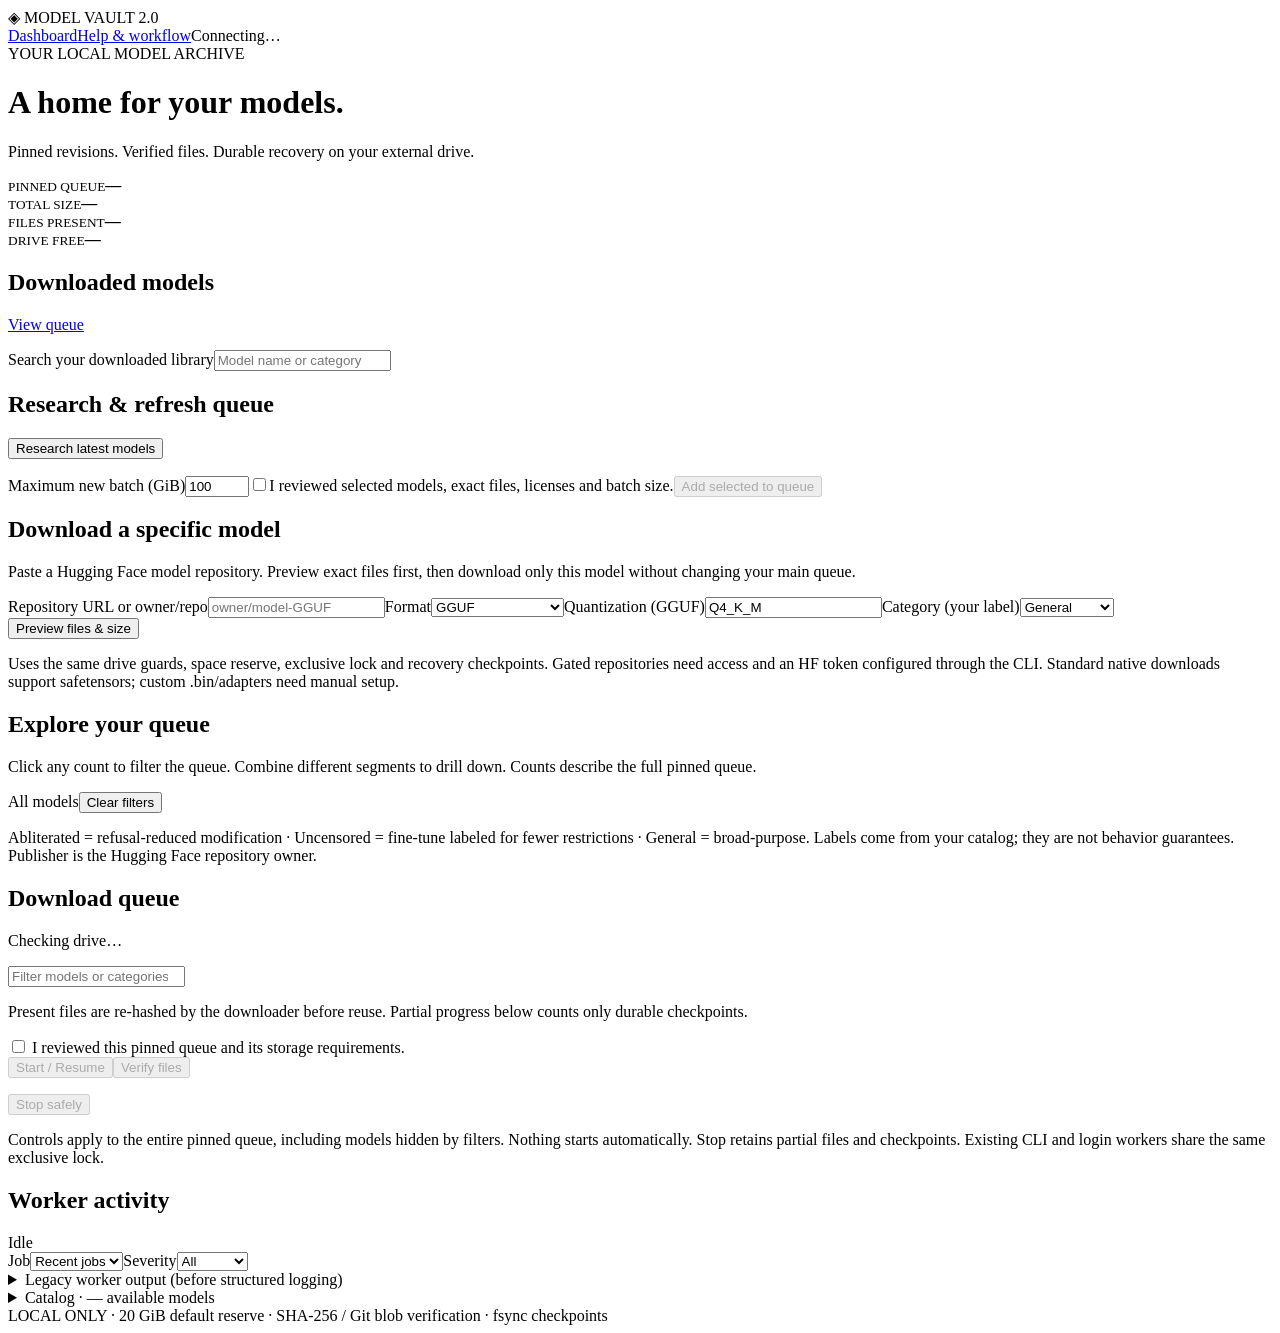
==== web/index.html @ faee690b "Add Codex-powered model research and reviewed queue refresh" ====
<!doctype html>
<html lang="en"><head><meta charset="utf-8"><meta name="viewport" content="width=device-width,initial-scale=1"><title>Model Vault 2.0</title><link rel="stylesheet" href="/style.css"><script src="/language.js" defer></script><script src="/app.js" defer></script><script src="/specific.js" defer></script><script src="/activity.js" defer></script><script src="/library.js" defer></script><script src="/research.js" defer></script></head>
<body data-english-title="Model Vault 2.0"><header><div class="brand">◈ MODEL VAULT <span>2.0</span></div><nav aria-label="Main navigation"><a href="/" aria-current="page"><span data-translate="text">Dashboard</span></a><a href="/help"><span data-translate="text">Help & workflow</span></a><span id="connection"><span data-translate="text">Connecting…</span></span></nav></header><main><div class="eyebrow"><span data-translate="text">YOUR LOCAL MODEL ARCHIVE</span></div><h1><span data-translate="text">A home for your models.</span></h1><p class="subtitle"><span data-translate="text">Pinned revisions. Verified files. Durable recovery on your external drive.</span></p><div id="notice" role="status"></div><section class="stats" aria-label="Vault overview"><article><small><span data-translate="text">PINNED QUEUE</span></small><strong id="models">—</strong></article><article><small><span data-translate="text">TOTAL SIZE</span></small><strong id="size">—</strong></article><article><small><span data-translate="text">FILES PRESENT</span></small><strong id="present">—</strong></article><article><small><span data-translate="text">DRIVE FREE</span></small><strong id="free">—</strong></article></section><section class="panel" id="modelLibrary"><div class="section-head"><h2 id="libraryTitle">Downloaded models</h2><a href="#downloadQueue" id="queueLink">View queue</a></div><div id="completionSummary" class="completion-summary"></div><p id="libraryNote" class="hint"></p><label class="library-search"><span id="librarySearchLabel">Search your downloaded library</span><input id="librarySearch" type="search" placeholder="Model name or category"></label><div id="libraryItems"></div></section><section class="panel" id="researchPanel"><div class="section-head"><h2 id="researchTitle">Research & refresh queue</h2><button id="researchStart">Research latest models</button></div><p id="researchIntro" class="hint"></p><p id="researchStatus" role="status"></p><div id="researchCandidates"></div><div class="research-controls"><label><span id="budgetLabel">Maximum new batch (GiB)</span><input id="researchBudget" type="number" min="1" max="6000" value="100"></label><label><input id="researchReview" type="checkbox"><span id="researchReviewText">I reviewed selected models, exact files, licenses and batch size.</span></label><button id="researchEnqueue" disabled>Add selected to queue</button></div></section><section class="panel" id="specific"><h2 data-specific="title">Download a specific model</h2><p class="hint" data-specific="intro">Paste a Hugging Face model repository. Preview exact files first, then download only this model without changing your main queue.</p><form id="specificForm"><div class="specific-fields"><label><span data-specific="repo">Repository URL or owner/repo</span><input id="specificRepo" required placeholder="owner/model-GGUF" autocomplete="off"></label><label><span data-specific="format">Format</span><select id="specificFormat"><option value="gguf">GGUF</option><option value="native">Native safetensors</option></select></label><label><span data-specific="quant">Quantization (GGUF)</span><input id="specificQuant" value="Q4_K_M" required></label><label><span data-specific="category">Category (your label)</span><select id="specificCategory"><option>General</option><option>Abliterated</option><option>Uncensored</option><option>Coding</option><option>Reasoning</option><option>Vision</option><option>Embedding</option><option>Reranking</option><option>Speech</option></select></label></div><button id="specificPreview" type="submit" data-specific="preview">Preview files & size</button></form><p id="specificMessage" role="status"></p><div id="specificResult" hidden></div><div id="specificConfirm" hidden><label><input type="checkbox" id="specificReview"><span data-specific="review">I reviewed these exact files, license, revision and storage requirements.</span></label><p><button id="specificStart" disabled data-specific="start">Download only this model</button></p></div><p class="hint" data-specific="note">Uses the same drive guards, space reserve, exclusive lock and recovery checkpoints. Gated repositories need access and an HF token configured through the CLI. Standard native downloads support safetensors; custom .bin/adapters need manual setup.</p></section><section class="panel" aria-label="Queue segmentation"><h2><span data-translate="text">Explore your queue</span></h2><p class="hint"><span data-translate="text">Click any count to filter the queue. Combine different segments to drill down. Counts describe the full pinned queue.</span></p><div id="segments"></div><div class="filter-bar"><span id="filterSummary"><span data-translate="text">All models</span></span><button id="clearFilters" class="secondary"><span data-translate="text">Clear filters</span></button></div><p class="hint"><span data-translate="text">Abliterated = refusal-reduced modification · Uncensored = fine-tune labeled for fewer restrictions · General = broad-purpose. Labels come from your catalog; they are not behavior guarantees. Publisher is the Hugging Face repository owner.</span></p></section><section class="panel"><div class="section-head"><div><h2 id="downloadQueue"><span data-translate="text">Download queue</span></h2><p id="drive">Checking drive…</p></div><input type="search" id="search" placeholder="Filter models or categories" data-en-placeholder="Filter models or categories" aria-label="Filter queue" data-en-label="Filter queue"></div><p class="hint"><span data-translate="text">Present files are re-hashed by the downloader before reuse. Partial progress below counts only durable checkpoints.</span></p><p id="queueCount" role="status"></p><div id="queue"></div><div class="controls"><label><input type="checkbox" id="review"><span data-translate="text"> I reviewed this pinned queue and its storage requirements.</span></label><div><button id="start" disabled><span data-translate="text">Start / Resume</span></button><button id="verify" class="secondary" disabled><span data-translate="text">Verify files</span></button><p id="verifyReason" class="hint"></p><button id="stop" class="secondary" disabled><span data-translate="text">Stop safely</span></button></div></div><p class="hint"><span data-translate="text">Controls apply to the entire pinned queue, including models hidden by filters. Nothing starts automatically. Stop retains partial files and checkpoints. Existing CLI and login workers share the same exclusive lock.</span></p></section><section class="panel"><div class="section-head"><h2><span data-translate="text">Worker activity</span></h2><span id="worker"><span data-translate="text">Idle</span></span></div><div id="queueHealth" role="status"></div><div class="activity-tools"><label><span id="jobLabel">Job</span><select id="jobSelect"><option value="">Recent jobs</option></select></label><label><span id="levelLabel">Severity</span><select id="logLevel"><option value="ALL">All</option><option value="INFO">INFO</option><option value="WARN">WARN</option><option value="ERROR">ERROR</option></select></label></div><div id="jobDetails"></div><div id="structuredLogs" class="structured-logs" aria-label="Structured job activity"></div><details><summary id="legacyLogTitle">Legacy worker output (before structured logging)</summary><pre id="log"><span data-translate="text">No dashboard worker has run.</span></pre></details></section><details class="panel"><summary><span data-translate="text">Catalog · </span><span id="catalogCount">—</span><span data-translate="text"> available models</span></summary><p class="hint"><span data-translate="text">Catalog changes and fresh planning use the existing CLI. Your current pinned queue stays unchanged.</span></p><div id="catalog"></div></details><footer><span data-translate="text">LOCAL ONLY · 20 GiB default reserve · SHA-256 / Git blob verification · fsync checkpoints</span></footer></main></body></html>
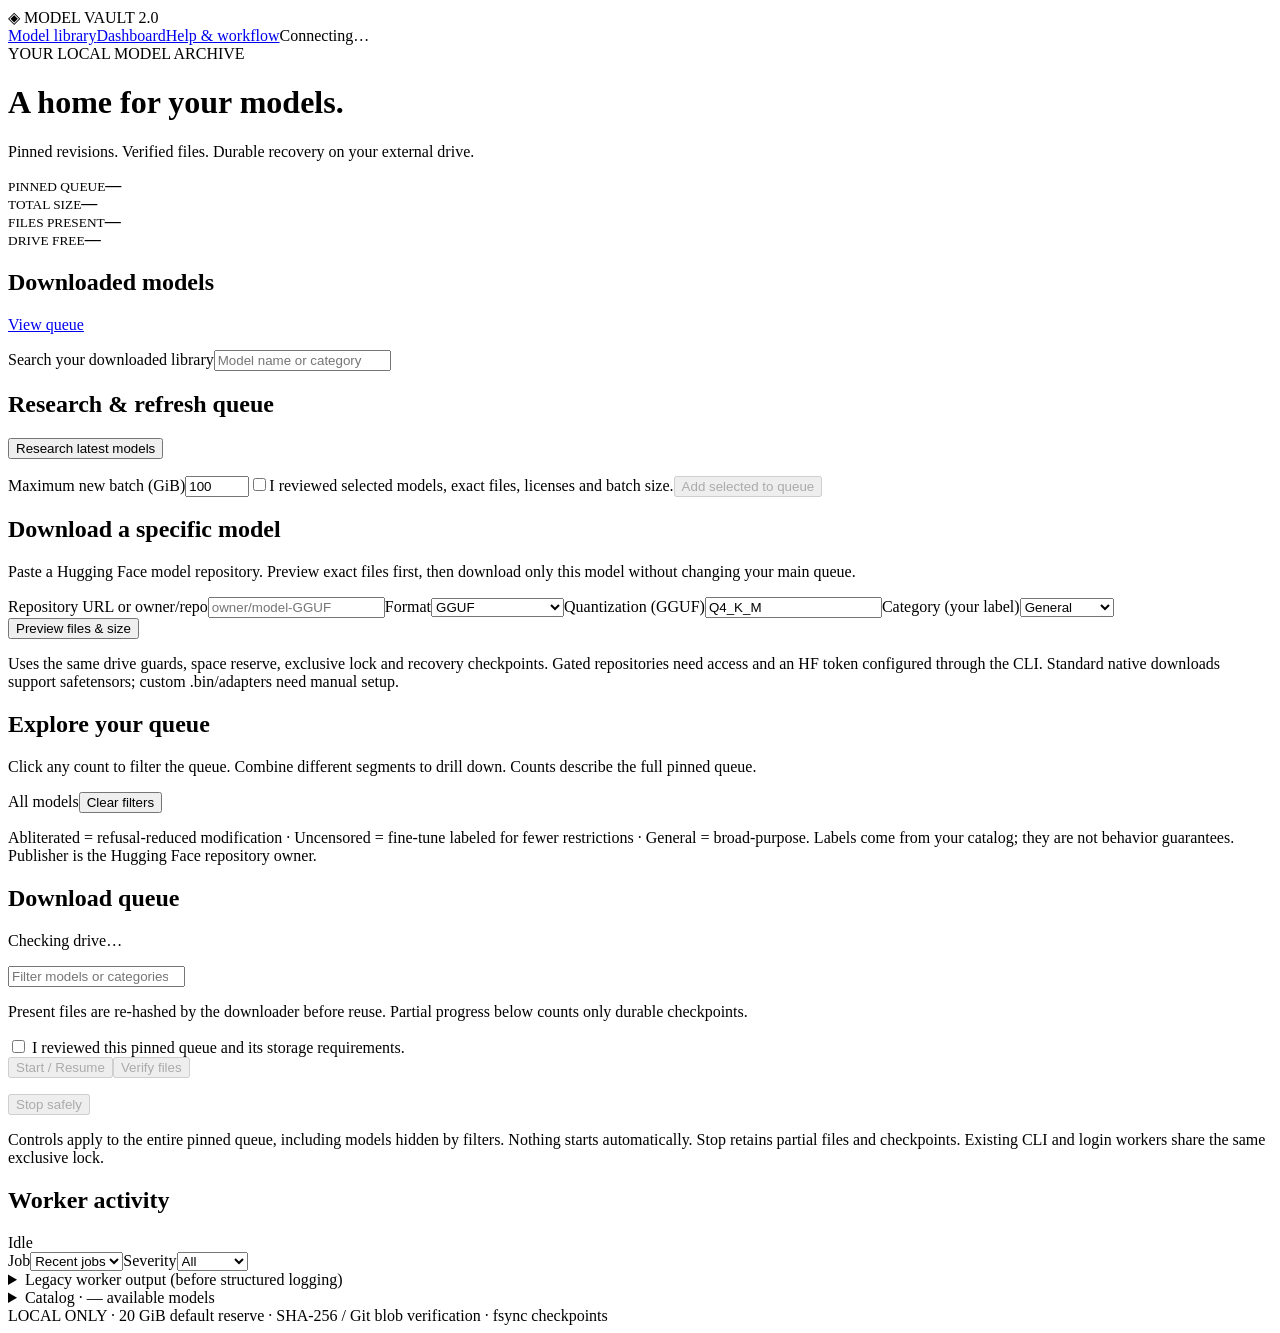
==== commit fc7b88e3: "Add model library shortcut to header navigation" ====
--- a/web/index.html
+++ b/web/index.html
@@ -1,3 +1,3 @@
 <!doctype html>
 <html lang="en"><head><meta charset="utf-8"><meta name="viewport" content="width=device-width,initial-scale=1"><title>Model Vault 2.0</title><link rel="stylesheet" href="/style.css"><script src="/language.js" defer></script><script src="/app.js" defer></script><script src="/specific.js" defer></script><script src="/activity.js" defer></script><script src="/library.js" defer></script><script src="/research.js" defer></script></head>
-<body data-english-title="Model Vault 2.0"><header><div class="brand">◈ MODEL VAULT <span>2.0</span></div><nav aria-label="Main navigation"><a href="/" aria-current="page"><span data-translate="text">Dashboard</span></a><a href="/help"><span data-translate="text">Help & workflow</span></a><span id="connection"><span data-translate="text">Connecting…</span></span></nav></header><main><div class="eyebrow"><span data-translate="text">YOUR LOCAL MODEL ARCHIVE</span></div><h1><span data-translate="text">A home for your models.</span></h1><p class="subtitle"><span data-translate="text">Pinned revisions. Verified files. Durable recovery on your external drive.</span></p><div id="notice" role="status"></div><section class="stats" aria-label="Vault overview"><article><small><span data-translate="text">PINNED QUEUE</span></small><strong id="models">—</strong></article><article><small><span data-translate="text">TOTAL SIZE</span></small><strong id="size">—</strong></article><article><small><span data-translate="text">FILES PRESENT</span></small><strong id="present">—</strong></article><article><small><span data-translate="text">DRIVE FREE</span></small><strong id="free">—</strong></article></section><section class="panel" id="modelLibrary"><div class="section-head"><h2 id="libraryTitle">Downloaded models</h2><a href="#downloadQueue" id="queueLink">View queue</a></div><div id="completionSummary" class="completion-summary"></div><p id="libraryNote" class="hint"></p><label class="library-search"><span id="librarySearchLabel">Search your downloaded library</span><input id="librarySearch" type="search" placeholder="Model name or category"></label><div id="libraryItems"></div></section><section class="panel" id="researchPanel"><div class="section-head"><h2 id="researchTitle">Research & refresh queue</h2><button id="researchStart">Research latest models</button></div><p id="researchIntro" class="hint"></p><p id="researchStatus" role="status"></p><div id="researchCandidates"></div><div class="research-controls"><label><span id="budgetLabel">Maximum new batch (GiB)</span><input id="researchBudget" type="number" min="1" max="6000" value="100"></label><label><input id="researchReview" type="checkbox"><span id="researchReviewText">I reviewed selected models, exact files, licenses and batch size.</span></label><button id="researchEnqueue" disabled>Add selected to queue</button></div></section><section class="panel" id="specific"><h2 data-specific="title">Download a specific model</h2><p class="hint" data-specific="intro">Paste a Hugging Face model repository. Preview exact files first, then download only this model without changing your main queue.</p><form id="specificForm"><div class="specific-fields"><label><span data-specific="repo">Repository URL or owner/repo</span><input id="specificRepo" required placeholder="owner/model-GGUF" autocomplete="off"></label><label><span data-specific="format">Format</span><select id="specificFormat"><option value="gguf">GGUF</option><option value="native">Native safetensors</option></select></label><label><span data-specific="quant">Quantization (GGUF)</span><input id="specificQuant" value="Q4_K_M" required></label><label><span data-specific="category">Category (your label)</span><select id="specificCategory"><option>General</option><option>Abliterated</option><option>Uncensored</option><option>Coding</option><option>Reasoning</option><option>Vision</option><option>Embedding</option><option>Reranking</option><option>Speech</option></select></label></div><button id="specificPreview" type="submit" data-specific="preview">Preview files & size</button></form><p id="specificMessage" role="status"></p><div id="specificResult" hidden></div><div id="specificConfirm" hidden><label><input type="checkbox" id="specificReview"><span data-specific="review">I reviewed these exact files, license, revision and storage requirements.</span></label><p><button id="specificStart" disabled data-specific="start">Download only this model</button></p></div><p class="hint" data-specific="note">Uses the same drive guards, space reserve, exclusive lock and recovery checkpoints. Gated repositories need access and an HF token configured through the CLI. Standard native downloads support safetensors; custom .bin/adapters need manual setup.</p></section><section class="panel" aria-label="Queue segmentation"><h2><span data-translate="text">Explore your queue</span></h2><p class="hint"><span data-translate="text">Click any count to filter the queue. Combine different segments to drill down. Counts describe the full pinned queue.</span></p><div id="segments"></div><div class="filter-bar"><span id="filterSummary"><span data-translate="text">All models</span></span><button id="clearFilters" class="secondary"><span data-translate="text">Clear filters</span></button></div><p class="hint"><span data-translate="text">Abliterated = refusal-reduced modification · Uncensored = fine-tune labeled for fewer restrictions · General = broad-purpose. Labels come from your catalog; they are not behavior guarantees. Publisher is the Hugging Face repository owner.</span></p></section><section class="panel"><div class="section-head"><div><h2 id="downloadQueue"><span data-translate="text">Download queue</span></h2><p id="drive">Checking drive…</p></div><input type="search" id="search" placeholder="Filter models or categories" data-en-placeholder="Filter models or categories" aria-label="Filter queue" data-en-label="Filter queue"></div><p class="hint"><span data-translate="text">Present files are re-hashed by the downloader before reuse. Partial progress below counts only durable checkpoints.</span></p><p id="queueCount" role="status"></p><div id="queue"></div><div class="controls"><label><input type="checkbox" id="review"><span data-translate="text"> I reviewed this pinned queue and its storage requirements.</span></label><div><button id="start" disabled><span data-translate="text">Start / Resume</span></button><button id="verify" class="secondary" disabled><span data-translate="text">Verify files</span></button><p id="verifyReason" class="hint"></p><button id="stop" class="secondary" disabled><span data-translate="text">Stop safely</span></button></div></div><p class="hint"><span data-translate="text">Controls apply to the entire pinned queue, including models hidden by filters. Nothing starts automatically. Stop retains partial files and checkpoints. Existing CLI and login workers share the same exclusive lock.</span></p></section><section class="panel"><div class="section-head"><h2><span data-translate="text">Worker activity</span></h2><span id="worker"><span data-translate="text">Idle</span></span></div><div id="queueHealth" role="status"></div><div class="activity-tools"><label><span id="jobLabel">Job</span><select id="jobSelect"><option value="">Recent jobs</option></select></label><label><span id="levelLabel">Severity</span><select id="logLevel"><option value="ALL">All</option><option value="INFO">INFO</option><option value="WARN">WARN</option><option value="ERROR">ERROR</option></select></label></div><div id="jobDetails"></div><div id="structuredLogs" class="structured-logs" aria-label="Structured job activity"></div><details><summary id="legacyLogTitle">Legacy worker output (before structured logging)</summary><pre id="log"><span data-translate="text">No dashboard worker has run.</span></pre></details></section><details class="panel"><summary><span data-translate="text">Catalog · </span><span id="catalogCount">—</span><span data-translate="text"> available models</span></summary><p class="hint"><span data-translate="text">Catalog changes and fresh planning use the existing CLI. Your current pinned queue stays unchanged.</span></p><div id="catalog"></div></details><footer><span data-translate="text">LOCAL ONLY · 20 GiB default reserve · SHA-256 / Git blob verification · fsync checkpoints</span></footer></main></body></html>
+<body data-english-title="Model Vault 2.0"><header><div class="brand">◈ MODEL VAULT <span>2.0</span></div><nav aria-label="Main navigation"><a href="/#modelLibrary"><span data-translate="text">Model library</span></a><a href="/" aria-current="page"><span data-translate="text">Dashboard</span></a><a href="/help"><span data-translate="text">Help & workflow</span></a><span id="connection"><span data-translate="text">Connecting…</span></span></nav></header><main><div class="eyebrow"><span data-translate="text">YOUR LOCAL MODEL ARCHIVE</span></div><h1><span data-translate="text">A home for your models.</span></h1><p class="subtitle"><span data-translate="text">Pinned revisions. Verified files. Durable recovery on your external drive.</span></p><div id="notice" role="status"></div><section class="stats" aria-label="Vault overview"><article><small><span data-translate="text">PINNED QUEUE</span></small><strong id="models">—</strong></article><article><small><span data-translate="text">TOTAL SIZE</span></small><strong id="size">—</strong></article><article><small><span data-translate="text">FILES PRESENT</span></small><strong id="present">—</strong></article><article><small><span data-translate="text">DRIVE FREE</span></small><strong id="free">—</strong></article></section><section class="panel" id="modelLibrary"><div class="section-head"><h2 id="libraryTitle">Downloaded models</h2><a href="#downloadQueue" id="queueLink">View queue</a></div><div id="completionSummary" class="completion-summary"></div><p id="libraryNote" class="hint"></p><label class="library-search"><span id="librarySearchLabel">Search your downloaded library</span><input id="librarySearch" type="search" placeholder="Model name or category"></label><div id="libraryItems"></div></section><section class="panel" id="researchPanel"><div class="section-head"><h2 id="researchTitle">Research & refresh queue</h2><button id="researchStart">Research latest models</button></div><p id="researchIntro" class="hint"></p><p id="researchStatus" role="status"></p><div id="researchCandidates"></div><div class="research-controls"><label><span id="budgetLabel">Maximum new batch (GiB)</span><input id="researchBudget" type="number" min="1" max="6000" value="100"></label><label><input id="researchReview" type="checkbox"><span id="researchReviewText">I reviewed selected models, exact files, licenses and batch size.</span></label><button id="researchEnqueue" disabled>Add selected to queue</button></div></section><section class="panel" id="specific"><h2 data-specific="title">Download a specific model</h2><p class="hint" data-specific="intro">Paste a Hugging Face model repository. Preview exact files first, then download only this model without changing your main queue.</p><form id="specificForm"><div class="specific-fields"><label><span data-specific="repo">Repository URL or owner/repo</span><input id="specificRepo" required placeholder="owner/model-GGUF" autocomplete="off"></label><label><span data-specific="format">Format</span><select id="specificFormat"><option value="gguf">GGUF</option><option value="native">Native safetensors</option></select></label><label><span data-specific="quant">Quantization (GGUF)</span><input id="specificQuant" value="Q4_K_M" required></label><label><span data-specific="category">Category (your label)</span><select id="specificCategory"><option>General</option><option>Abliterated</option><option>Uncensored</option><option>Coding</option><option>Reasoning</option><option>Vision</option><option>Embedding</option><option>Reranking</option><option>Speech</option></select></label></div><button id="specificPreview" type="submit" data-specific="preview">Preview files & size</button></form><p id="specificMessage" role="status"></p><div id="specificResult" hidden></div><div id="specificConfirm" hidden><label><input type="checkbox" id="specificReview"><span data-specific="review">I reviewed these exact files, license, revision and storage requirements.</span></label><p><button id="specificStart" disabled data-specific="start">Download only this model</button></p></div><p class="hint" data-specific="note">Uses the same drive guards, space reserve, exclusive lock and recovery checkpoints. Gated repositories need access and an HF token configured through the CLI. Standard native downloads support safetensors; custom .bin/adapters need manual setup.</p></section><section class="panel" aria-label="Queue segmentation"><h2><span data-translate="text">Explore your queue</span></h2><p class="hint"><span data-translate="text">Click any count to filter the queue. Combine different segments to drill down. Counts describe the full pinned queue.</span></p><div id="segments"></div><div class="filter-bar"><span id="filterSummary"><span data-translate="text">All models</span></span><button id="clearFilters" class="secondary"><span data-translate="text">Clear filters</span></button></div><p class="hint"><span data-translate="text">Abliterated = refusal-reduced modification · Uncensored = fine-tune labeled for fewer restrictions · General = broad-purpose. Labels come from your catalog; they are not behavior guarantees. Publisher is the Hugging Face repository owner.</span></p></section><section class="panel"><div class="section-head"><div><h2 id="downloadQueue"><span data-translate="text">Download queue</span></h2><p id="drive">Checking drive…</p></div><input type="search" id="search" placeholder="Filter models or categories" data-en-placeholder="Filter models or categories" aria-label="Filter queue" data-en-label="Filter queue"></div><p class="hint"><span data-translate="text">Present files are re-hashed by the downloader before reuse. Partial progress below counts only durable checkpoints.</span></p><p id="queueCount" role="status"></p><div id="queue"></div><div class="controls"><label><input type="checkbox" id="review"><span data-translate="text"> I reviewed this pinned queue and its storage requirements.</span></label><div><button id="start" disabled><span data-translate="text">Start / Resume</span></button><button id="verify" class="secondary" disabled><span data-translate="text">Verify files</span></button><p id="verifyReason" class="hint"></p><button id="stop" class="secondary" disabled><span data-translate="text">Stop safely</span></button></div></div><p class="hint"><span data-translate="text">Controls apply to the entire pinned queue, including models hidden by filters. Nothing starts automatically. Stop retains partial files and checkpoints. Existing CLI and login workers share the same exclusive lock.</span></p></section><section class="panel"><div class="section-head"><h2><span data-translate="text">Worker activity</span></h2><span id="worker"><span data-translate="text">Idle</span></span></div><div id="queueHealth" role="status"></div><div class="activity-tools"><label><span id="jobLabel">Job</span><select id="jobSelect"><option value="">Recent jobs</option></select></label><label><span id="levelLabel">Severity</span><select id="logLevel"><option value="ALL">All</option><option value="INFO">INFO</option><option value="WARN">WARN</option><option value="ERROR">ERROR</option></select></label></div><div id="jobDetails"></div><div id="structuredLogs" class="structured-logs" aria-label="Structured job activity"></div><details><summary id="legacyLogTitle">Legacy worker output (before structured logging)</summary><pre id="log"><span data-translate="text">No dashboard worker has run.</span></pre></details></section><details class="panel"><summary><span data-translate="text">Catalog · </span><span id="catalogCount">—</span><span data-translate="text"> available models</span></summary><p class="hint"><span data-translate="text">Catalog changes and fresh planning use the existing CLI. Your current pinned queue stays unchanged.</span></p><div id="catalog"></div></details><footer><span data-translate="text">LOCAL ONLY · 20 GiB default reserve · SHA-256 / Git blob verification · fsync checkpoints</span></footer></main></body></html>
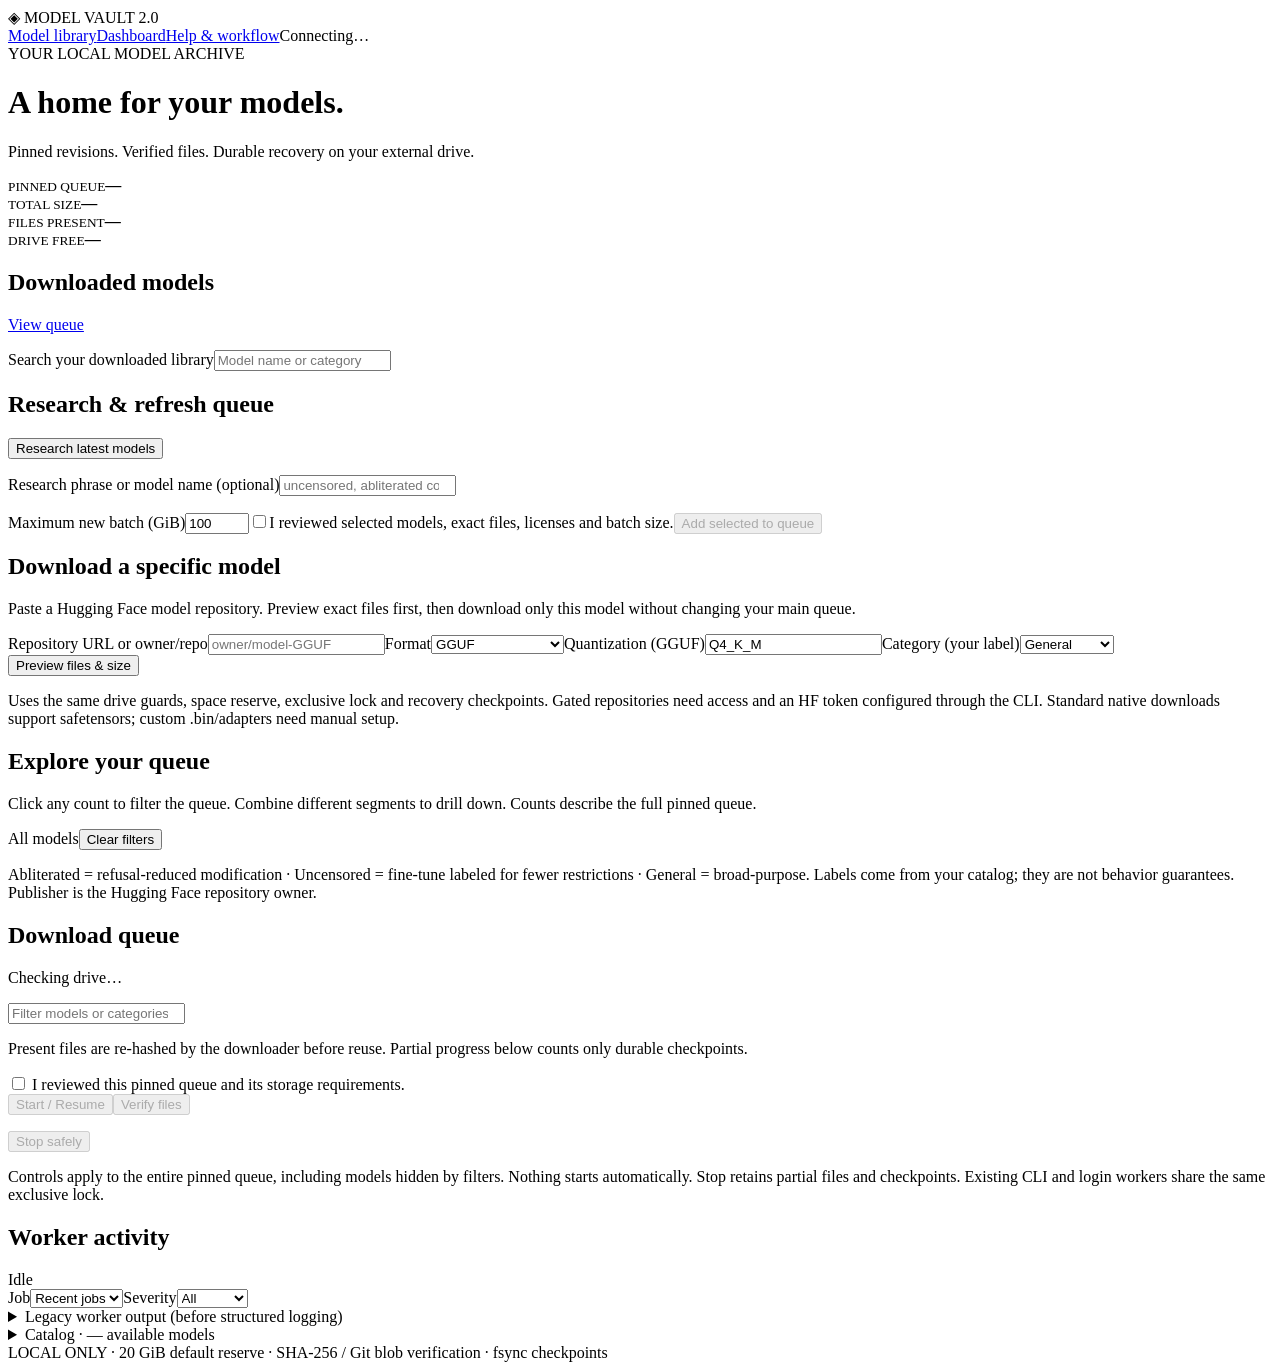
==== commit 471771bb: "Support focused research by phrase or model name" ====
--- a/web/index.html
+++ b/web/index.html
@@ -1,3 +1,3 @@
 <!doctype html>
 <html lang="en"><head><meta charset="utf-8"><meta name="viewport" content="width=device-width,initial-scale=1"><title>Model Vault 2.0</title><link rel="stylesheet" href="/style.css"><script src="/language.js" defer></script><script src="/app.js" defer></script><script src="/specific.js" defer></script><script src="/activity.js" defer></script><script src="/library.js" defer></script><script src="/research.js" defer></script></head>
-<body data-english-title="Model Vault 2.0"><header><div class="brand">◈ MODEL VAULT <span>2.0</span></div><nav aria-label="Main navigation"><a href="/#modelLibrary"><span data-translate="text">Model library</span></a><a href="/" aria-current="page"><span data-translate="text">Dashboard</span></a><a href="/help"><span data-translate="text">Help & workflow</span></a><span id="connection"><span data-translate="text">Connecting…</span></span></nav></header><main><div class="eyebrow"><span data-translate="text">YOUR LOCAL MODEL ARCHIVE</span></div><h1><span data-translate="text">A home for your models.</span></h1><p class="subtitle"><span data-translate="text">Pinned revisions. Verified files. Durable recovery on your external drive.</span></p><div id="notice" role="status"></div><section class="stats" aria-label="Vault overview"><article><small><span data-translate="text">PINNED QUEUE</span></small><strong id="models">—</strong></article><article><small><span data-translate="text">TOTAL SIZE</span></small><strong id="size">—</strong></article><article><small><span data-translate="text">FILES PRESENT</span></small><strong id="present">—</strong></article><article><small><span data-translate="text">DRIVE FREE</span></small><strong id="free">—</strong></article></section><section class="panel" id="modelLibrary"><div class="section-head"><h2 id="libraryTitle">Downloaded models</h2><a href="#downloadQueue" id="queueLink">View queue</a></div><div id="completionSummary" class="completion-summary"></div><p id="libraryNote" class="hint"></p><label class="library-search"><span id="librarySearchLabel">Search your downloaded library</span><input id="librarySearch" type="search" placeholder="Model name or category"></label><div id="libraryItems"></div></section><section class="panel" id="researchPanel"><div class="section-head"><h2 id="researchTitle">Research & refresh queue</h2><button id="researchStart">Research latest models</button></div><p id="researchIntro" class="hint"></p><p id="researchStatus" role="status"></p><div id="researchCandidates"></div><div class="research-controls"><label><span id="budgetLabel">Maximum new batch (GiB)</span><input id="researchBudget" type="number" min="1" max="6000" value="100"></label><label><input id="researchReview" type="checkbox"><span id="researchReviewText">I reviewed selected models, exact files, licenses and batch size.</span></label><button id="researchEnqueue" disabled>Add selected to queue</button></div></section><section class="panel" id="specific"><h2 data-specific="title">Download a specific model</h2><p class="hint" data-specific="intro">Paste a Hugging Face model repository. Preview exact files first, then download only this model without changing your main queue.</p><form id="specificForm"><div class="specific-fields"><label><span data-specific="repo">Repository URL or owner/repo</span><input id="specificRepo" required placeholder="owner/model-GGUF" autocomplete="off"></label><label><span data-specific="format">Format</span><select id="specificFormat"><option value="gguf">GGUF</option><option value="native">Native safetensors</option></select></label><label><span data-specific="quant">Quantization (GGUF)</span><input id="specificQuant" value="Q4_K_M" required></label><label><span data-specific="category">Category (your label)</span><select id="specificCategory"><option>General</option><option>Abliterated</option><option>Uncensored</option><option>Coding</option><option>Reasoning</option><option>Vision</option><option>Embedding</option><option>Reranking</option><option>Speech</option></select></label></div><button id="specificPreview" type="submit" data-specific="preview">Preview files & size</button></form><p id="specificMessage" role="status"></p><div id="specificResult" hidden></div><div id="specificConfirm" hidden><label><input type="checkbox" id="specificReview"><span data-specific="review">I reviewed these exact files, license, revision and storage requirements.</span></label><p><button id="specificStart" disabled data-specific="start">Download only this model</button></p></div><p class="hint" data-specific="note">Uses the same drive guards, space reserve, exclusive lock and recovery checkpoints. Gated repositories need access and an HF token configured through the CLI. Standard native downloads support safetensors; custom .bin/adapters need manual setup.</p></section><section class="panel" aria-label="Queue segmentation"><h2><span data-translate="text">Explore your queue</span></h2><p class="hint"><span data-translate="text">Click any count to filter the queue. Combine different segments to drill down. Counts describe the full pinned queue.</span></p><div id="segments"></div><div class="filter-bar"><span id="filterSummary"><span data-translate="text">All models</span></span><button id="clearFilters" class="secondary"><span data-translate="text">Clear filters</span></button></div><p class="hint"><span data-translate="text">Abliterated = refusal-reduced modification · Uncensored = fine-tune labeled for fewer restrictions · General = broad-purpose. Labels come from your catalog; they are not behavior guarantees. Publisher is the Hugging Face repository owner.</span></p></section><section class="panel"><div class="section-head"><div><h2 id="downloadQueue"><span data-translate="text">Download queue</span></h2><p id="drive">Checking drive…</p></div><input type="search" id="search" placeholder="Filter models or categories" data-en-placeholder="Filter models or categories" aria-label="Filter queue" data-en-label="Filter queue"></div><p class="hint"><span data-translate="text">Present files are re-hashed by the downloader before reuse. Partial progress below counts only durable checkpoints.</span></p><p id="queueCount" role="status"></p><div id="queue"></div><div class="controls"><label><input type="checkbox" id="review"><span data-translate="text"> I reviewed this pinned queue and its storage requirements.</span></label><div><button id="start" disabled><span data-translate="text">Start / Resume</span></button><button id="verify" class="secondary" disabled><span data-translate="text">Verify files</span></button><p id="verifyReason" class="hint"></p><button id="stop" class="secondary" disabled><span data-translate="text">Stop safely</span></button></div></div><p class="hint"><span data-translate="text">Controls apply to the entire pinned queue, including models hidden by filters. Nothing starts automatically. Stop retains partial files and checkpoints. Existing CLI and login workers share the same exclusive lock.</span></p></section><section class="panel"><div class="section-head"><h2><span data-translate="text">Worker activity</span></h2><span id="worker"><span data-translate="text">Idle</span></span></div><div id="queueHealth" role="status"></div><div class="activity-tools"><label><span id="jobLabel">Job</span><select id="jobSelect"><option value="">Recent jobs</option></select></label><label><span id="levelLabel">Severity</span><select id="logLevel"><option value="ALL">All</option><option value="INFO">INFO</option><option value="WARN">WARN</option><option value="ERROR">ERROR</option></select></label></div><div id="jobDetails"></div><div id="structuredLogs" class="structured-logs" aria-label="Structured job activity"></div><details><summary id="legacyLogTitle">Legacy worker output (before structured logging)</summary><pre id="log"><span data-translate="text">No dashboard worker has run.</span></pre></details></section><details class="panel"><summary><span data-translate="text">Catalog · </span><span id="catalogCount">—</span><span data-translate="text"> available models</span></summary><p class="hint"><span data-translate="text">Catalog changes and fresh planning use the existing CLI. Your current pinned queue stays unchanged.</span></p><div id="catalog"></div></details><footer><span data-translate="text">LOCAL ONLY · 20 GiB default reserve · SHA-256 / Git blob verification · fsync checkpoints</span></footer></main></body></html>
+<body data-english-title="Model Vault 2.0"><header><div class="brand">◈ MODEL VAULT <span>2.0</span></div><nav aria-label="Main navigation"><a href="/#modelLibrary"><span data-translate="text">Model library</span></a><a href="/" aria-current="page"><span data-translate="text">Dashboard</span></a><a href="/help"><span data-translate="text">Help & workflow</span></a><span id="connection"><span data-translate="text">Connecting…</span></span></nav></header><main><div class="eyebrow"><span data-translate="text">YOUR LOCAL MODEL ARCHIVE</span></div><h1><span data-translate="text">A home for your models.</span></h1><p class="subtitle"><span data-translate="text">Pinned revisions. Verified files. Durable recovery on your external drive.</span></p><div id="notice" role="status"></div><section class="stats" aria-label="Vault overview"><article><small><span data-translate="text">PINNED QUEUE</span></small><strong id="models">—</strong></article><article><small><span data-translate="text">TOTAL SIZE</span></small><strong id="size">—</strong></article><article><small><span data-translate="text">FILES PRESENT</span></small><strong id="present">—</strong></article><article><small><span data-translate="text">DRIVE FREE</span></small><strong id="free">—</strong></article></section><section class="panel" id="modelLibrary"><div class="section-head"><h2 id="libraryTitle">Downloaded models</h2><a href="#downloadQueue" id="queueLink">View queue</a></div><div id="completionSummary" class="completion-summary"></div><p id="libraryNote" class="hint"></p><label class="library-search"><span id="librarySearchLabel">Search your downloaded library</span><input id="librarySearch" type="search" placeholder="Model name or category"></label><div id="libraryItems"></div></section><section class="panel" id="researchPanel"><div class="section-head"><h2 id="researchTitle">Research & refresh queue</h2><button id="researchStart">Research latest models</button></div><p id="researchIntro" class="hint"></p><label class="library-search"><span id="researchQueryLabel">Research phrase or model name (optional)</span><input id="researchQuery" type="search" maxlength="300" placeholder="uncensored, abliterated coding models, Qwen"></label><p id="researchStatus" role="status"></p><div id="researchCandidates"></div><div class="research-controls"><label><span id="budgetLabel">Maximum new batch (GiB)</span><input id="researchBudget" type="number" min="1" max="6000" value="100"></label><label><input id="researchReview" type="checkbox"><span id="researchReviewText">I reviewed selected models, exact files, licenses and batch size.</span></label><button id="researchEnqueue" disabled>Add selected to queue</button></div></section><section class="panel" id="specific"><h2 data-specific="title">Download a specific model</h2><p class="hint" data-specific="intro">Paste a Hugging Face model repository. Preview exact files first, then download only this model without changing your main queue.</p><form id="specificForm"><div class="specific-fields"><label><span data-specific="repo">Repository URL or owner/repo</span><input id="specificRepo" required placeholder="owner/model-GGUF" autocomplete="off"></label><label><span data-specific="format">Format</span><select id="specificFormat"><option value="gguf">GGUF</option><option value="native">Native safetensors</option></select></label><label><span data-specific="quant">Quantization (GGUF)</span><input id="specificQuant" value="Q4_K_M" required></label><label><span data-specific="category">Category (your label)</span><select id="specificCategory"><option>General</option><option>Abliterated</option><option>Uncensored</option><option>Coding</option><option>Reasoning</option><option>Vision</option><option>Embedding</option><option>Reranking</option><option>Speech</option></select></label></div><button id="specificPreview" type="submit" data-specific="preview">Preview files & size</button></form><p id="specificMessage" role="status"></p><div id="specificResult" hidden></div><div id="specificConfirm" hidden><label><input type="checkbox" id="specificReview"><span data-specific="review">I reviewed these exact files, license, revision and storage requirements.</span></label><p><button id="specificStart" disabled data-specific="start">Download only this model</button></p></div><p class="hint" data-specific="note">Uses the same drive guards, space reserve, exclusive lock and recovery checkpoints. Gated repositories need access and an HF token configured through the CLI. Standard native downloads support safetensors; custom .bin/adapters need manual setup.</p></section><section class="panel" aria-label="Queue segmentation"><h2><span data-translate="text">Explore your queue</span></h2><p class="hint"><span data-translate="text">Click any count to filter the queue. Combine different segments to drill down. Counts describe the full pinned queue.</span></p><div id="segments"></div><div class="filter-bar"><span id="filterSummary"><span data-translate="text">All models</span></span><button id="clearFilters" class="secondary"><span data-translate="text">Clear filters</span></button></div><p class="hint"><span data-translate="text">Abliterated = refusal-reduced modification · Uncensored = fine-tune labeled for fewer restrictions · General = broad-purpose. Labels come from your catalog; they are not behavior guarantees. Publisher is the Hugging Face repository owner.</span></p></section><section class="panel"><div class="section-head"><div><h2 id="downloadQueue"><span data-translate="text">Download queue</span></h2><p id="drive">Checking drive…</p></div><input type="search" id="search" placeholder="Filter models or categories" data-en-placeholder="Filter models or categories" aria-label="Filter queue" data-en-label="Filter queue"></div><p class="hint"><span data-translate="text">Present files are re-hashed by the downloader before reuse. Partial progress below counts only durable checkpoints.</span></p><p id="queueCount" role="status"></p><div id="queue"></div><div class="controls"><label><input type="checkbox" id="review"><span data-translate="text"> I reviewed this pinned queue and its storage requirements.</span></label><div><button id="start" disabled><span data-translate="text">Start / Resume</span></button><button id="verify" class="secondary" disabled><span data-translate="text">Verify files</span></button><p id="verifyReason" class="hint"></p><button id="stop" class="secondary" disabled><span data-translate="text">Stop safely</span></button></div></div><p class="hint"><span data-translate="text">Controls apply to the entire pinned queue, including models hidden by filters. Nothing starts automatically. Stop retains partial files and checkpoints. Existing CLI and login workers share the same exclusive lock.</span></p></section><section class="panel"><div class="section-head"><h2><span data-translate="text">Worker activity</span></h2><span id="worker"><span data-translate="text">Idle</span></span></div><div id="queueHealth" role="status"></div><div class="activity-tools"><label><span id="jobLabel">Job</span><select id="jobSelect"><option value="">Recent jobs</option></select></label><label><span id="levelLabel">Severity</span><select id="logLevel"><option value="ALL">All</option><option value="INFO">INFO</option><option value="WARN">WARN</option><option value="ERROR">ERROR</option></select></label></div><div id="jobDetails"></div><div id="structuredLogs" class="structured-logs" aria-label="Structured job activity"></div><details><summary id="legacyLogTitle">Legacy worker output (before structured logging)</summary><pre id="log"><span data-translate="text">No dashboard worker has run.</span></pre></details></section><details class="panel"><summary><span data-translate="text">Catalog · </span><span id="catalogCount">—</span><span data-translate="text"> available models</span></summary><p class="hint"><span data-translate="text">Catalog changes and fresh planning use the existing CLI. Your current pinned queue stays unchanged.</span></p><div id="catalog"></div></details><footer><span data-translate="text">LOCAL ONLY · 20 GiB default reserve · SHA-256 / Git blob verification · fsync checkpoints</span></footer></main></body></html>
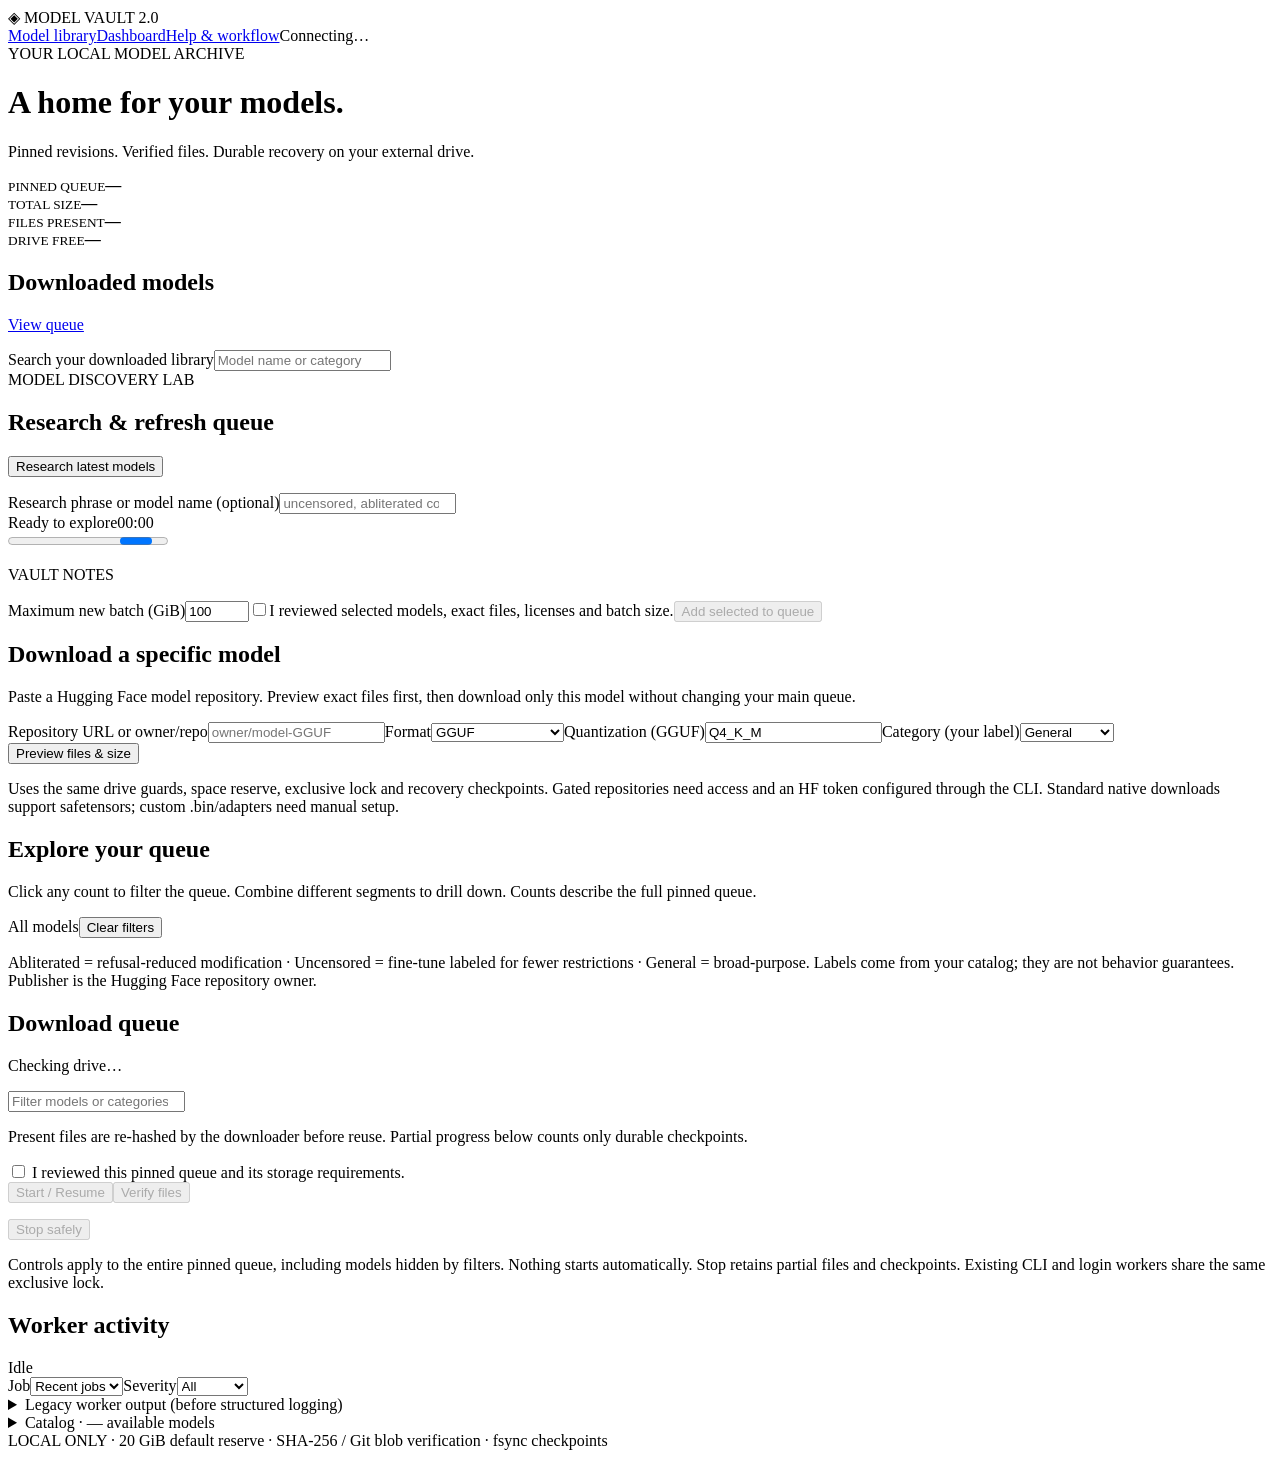
==== commit fa21950c: "Add live research stages, progress panel, and rotating model notes" ====
--- a/web/index.html
+++ b/web/index.html
@@ -1,3 +1,3 @@
 <!doctype html>
 <html lang="en"><head><meta charset="utf-8"><meta name="viewport" content="width=device-width,initial-scale=1"><title>Model Vault 2.0</title><link rel="stylesheet" href="/style.css"><script src="/language.js" defer></script><script src="/app.js" defer></script><script src="/specific.js" defer></script><script src="/activity.js" defer></script><script src="/library.js" defer></script><script src="/research.js" defer></script></head>
-<body data-english-title="Model Vault 2.0"><header><div class="brand">◈ MODEL VAULT <span>2.0</span></div><nav aria-label="Main navigation"><a href="/#modelLibrary"><span data-translate="text">Model library</span></a><a href="/" aria-current="page"><span data-translate="text">Dashboard</span></a><a href="/help"><span data-translate="text">Help & workflow</span></a><span id="connection"><span data-translate="text">Connecting…</span></span></nav></header><main><div class="eyebrow"><span data-translate="text">YOUR LOCAL MODEL ARCHIVE</span></div><h1><span data-translate="text">A home for your models.</span></h1><p class="subtitle"><span data-translate="text">Pinned revisions. Verified files. Durable recovery on your external drive.</span></p><div id="notice" role="status"></div><section class="stats" aria-label="Vault overview"><article><small><span data-translate="text">PINNED QUEUE</span></small><strong id="models">—</strong></article><article><small><span data-translate="text">TOTAL SIZE</span></small><strong id="size">—</strong></article><article><small><span data-translate="text">FILES PRESENT</span></small><strong id="present">—</strong></article><article><small><span data-translate="text">DRIVE FREE</span></small><strong id="free">—</strong></article></section><section class="panel" id="modelLibrary"><div class="section-head"><h2 id="libraryTitle">Downloaded models</h2><a href="#downloadQueue" id="queueLink">View queue</a></div><div id="completionSummary" class="completion-summary"></div><p id="libraryNote" class="hint"></p><label class="library-search"><span id="librarySearchLabel">Search your downloaded library</span><input id="librarySearch" type="search" placeholder="Model name or category"></label><div id="libraryItems"></div></section><section class="panel" id="researchPanel"><div class="section-head"><h2 id="researchTitle">Research & refresh queue</h2><button id="researchStart">Research latest models</button></div><p id="researchIntro" class="hint"></p><label class="library-search"><span id="researchQueryLabel">Research phrase or model name (optional)</span><input id="researchQuery" type="search" maxlength="300" placeholder="uncensored, abliterated coding models, Qwen"></label><p id="researchStatus" role="status"></p><div id="researchCandidates"></div><div class="research-controls"><label><span id="budgetLabel">Maximum new batch (GiB)</span><input id="researchBudget" type="number" min="1" max="6000" value="100"></label><label><input id="researchReview" type="checkbox"><span id="researchReviewText">I reviewed selected models, exact files, licenses and batch size.</span></label><button id="researchEnqueue" disabled>Add selected to queue</button></div></section><section class="panel" id="specific"><h2 data-specific="title">Download a specific model</h2><p class="hint" data-specific="intro">Paste a Hugging Face model repository. Preview exact files first, then download only this model without changing your main queue.</p><form id="specificForm"><div class="specific-fields"><label><span data-specific="repo">Repository URL or owner/repo</span><input id="specificRepo" required placeholder="owner/model-GGUF" autocomplete="off"></label><label><span data-specific="format">Format</span><select id="specificFormat"><option value="gguf">GGUF</option><option value="native">Native safetensors</option></select></label><label><span data-specific="quant">Quantization (GGUF)</span><input id="specificQuant" value="Q4_K_M" required></label><label><span data-specific="category">Category (your label)</span><select id="specificCategory"><option>General</option><option>Abliterated</option><option>Uncensored</option><option>Coding</option><option>Reasoning</option><option>Vision</option><option>Embedding</option><option>Reranking</option><option>Speech</option></select></label></div><button id="specificPreview" type="submit" data-specific="preview">Preview files & size</button></form><p id="specificMessage" role="status"></p><div id="specificResult" hidden></div><div id="specificConfirm" hidden><label><input type="checkbox" id="specificReview"><span data-specific="review">I reviewed these exact files, license, revision and storage requirements.</span></label><p><button id="specificStart" disabled data-specific="start">Download only this model</button></p></div><p class="hint" data-specific="note">Uses the same drive guards, space reserve, exclusive lock and recovery checkpoints. Gated repositories need access and an HF token configured through the CLI. Standard native downloads support safetensors; custom .bin/adapters need manual setup.</p></section><section class="panel" aria-label="Queue segmentation"><h2><span data-translate="text">Explore your queue</span></h2><p class="hint"><span data-translate="text">Click any count to filter the queue. Combine different segments to drill down. Counts describe the full pinned queue.</span></p><div id="segments"></div><div class="filter-bar"><span id="filterSummary"><span data-translate="text">All models</span></span><button id="clearFilters" class="secondary"><span data-translate="text">Clear filters</span></button></div><p class="hint"><span data-translate="text">Abliterated = refusal-reduced modification · Uncensored = fine-tune labeled for fewer restrictions · General = broad-purpose. Labels come from your catalog; they are not behavior guarantees. Publisher is the Hugging Face repository owner.</span></p></section><section class="panel"><div class="section-head"><div><h2 id="downloadQueue"><span data-translate="text">Download queue</span></h2><p id="drive">Checking drive…</p></div><input type="search" id="search" placeholder="Filter models or categories" data-en-placeholder="Filter models or categories" aria-label="Filter queue" data-en-label="Filter queue"></div><p class="hint"><span data-translate="text">Present files are re-hashed by the downloader before reuse. Partial progress below counts only durable checkpoints.</span></p><p id="queueCount" role="status"></p><div id="queue"></div><div class="controls"><label><input type="checkbox" id="review"><span data-translate="text"> I reviewed this pinned queue and its storage requirements.</span></label><div><button id="start" disabled><span data-translate="text">Start / Resume</span></button><button id="verify" class="secondary" disabled><span data-translate="text">Verify files</span></button><p id="verifyReason" class="hint"></p><button id="stop" class="secondary" disabled><span data-translate="text">Stop safely</span></button></div></div><p class="hint"><span data-translate="text">Controls apply to the entire pinned queue, including models hidden by filters. Nothing starts automatically. Stop retains partial files and checkpoints. Existing CLI and login workers share the same exclusive lock.</span></p></section><section class="panel"><div class="section-head"><h2><span data-translate="text">Worker activity</span></h2><span id="worker"><span data-translate="text">Idle</span></span></div><div id="queueHealth" role="status"></div><div class="activity-tools"><label><span id="jobLabel">Job</span><select id="jobSelect"><option value="">Recent jobs</option></select></label><label><span id="levelLabel">Severity</span><select id="logLevel"><option value="ALL">All</option><option value="INFO">INFO</option><option value="WARN">WARN</option><option value="ERROR">ERROR</option></select></label></div><div id="jobDetails"></div><div id="structuredLogs" class="structured-logs" aria-label="Structured job activity"></div><details><summary id="legacyLogTitle">Legacy worker output (before structured logging)</summary><pre id="log"><span data-translate="text">No dashboard worker has run.</span></pre></details></section><details class="panel"><summary><span data-translate="text">Catalog · </span><span id="catalogCount">—</span><span data-translate="text"> available models</span></summary><p class="hint"><span data-translate="text">Catalog changes and fresh planning use the existing CLI. Your current pinned queue stays unchanged.</span></p><div id="catalog"></div></details><footer><span data-translate="text">LOCAL ONLY · 20 GiB default reserve · SHA-256 / Git blob verification · fsync checkpoints</span></footer></main></body></html>
+<body data-english-title="Model Vault 2.0"><header><div class="brand">◈ MODEL VAULT <span>2.0</span></div><nav aria-label="Main navigation"><a href="/#modelLibrary"><span data-translate="text">Model library</span></a><a href="/" aria-current="page"><span data-translate="text">Dashboard</span></a><a href="/help"><span data-translate="text">Help & workflow</span></a><span id="connection"><span data-translate="text">Connecting…</span></span></nav></header><main><div class="eyebrow"><span data-translate="text">YOUR LOCAL MODEL ARCHIVE</span></div><h1><span data-translate="text">A home for your models.</span></h1><p class="subtitle"><span data-translate="text">Pinned revisions. Verified files. Durable recovery on your external drive.</span></p><div id="notice" role="status"></div><section class="stats" aria-label="Vault overview"><article><small><span data-translate="text">PINNED QUEUE</span></small><strong id="models">—</strong></article><article><small><span data-translate="text">TOTAL SIZE</span></small><strong id="size">—</strong></article><article><small><span data-translate="text">FILES PRESENT</span></small><strong id="present">—</strong></article><article><small><span data-translate="text">DRIVE FREE</span></small><strong id="free">—</strong></article></section><section class="panel" id="modelLibrary"><div class="section-head"><h2 id="libraryTitle">Downloaded models</h2><a href="#downloadQueue" id="queueLink">View queue</a></div><div id="completionSummary" class="completion-summary"></div><p id="libraryNote" class="hint"></p><label class="library-search"><span id="librarySearchLabel">Search your downloaded library</span><input id="librarySearch" type="search" placeholder="Model name or category"></label><div id="libraryItems"></div></section><section class="panel" id="researchPanel"><div class="research-eyebrow">MODEL DISCOVERY LAB</div><div class="section-head"><h2 id="researchTitle">Research & refresh queue</h2><button id="researchStart">Research latest models</button></div><p id="researchIntro" class="hint"></p><label class="library-search"><span id="researchQueryLabel">Research phrase or model name (optional)</span><input id="researchQuery" type="search" maxlength="300" placeholder="uncensored, abliterated coding models, Qwen"></label><div class="research-live" id="researchLive"><div class="research-live-head"><span id="researchStage">Ready to explore</span><span id="researchElapsed">00:00</span></div><progress id="researchProgress" aria-label="Research progress"></progress><div class="research-metrics"><span id="researchCounter"></span><span id="researchMode"></span></div><div id="researchSteps" class="research-steps"></div><p id="researchActivity" class="research-activity"></p><div class="research-tip"><span id="researchTipLabel">VAULT NOTES</span><p id="researchTip"></p></div></div><p id="researchStatus" role="status"></p><div id="researchCandidates"></div><div class="research-controls"><label><span id="budgetLabel">Maximum new batch (GiB)</span><input id="researchBudget" type="number" min="1" max="6000" value="100"></label><label><input id="researchReview" type="checkbox"><span id="researchReviewText">I reviewed selected models, exact files, licenses and batch size.</span></label><button id="researchEnqueue" disabled>Add selected to queue</button></div></section><section class="panel" id="specific"><h2 data-specific="title">Download a specific model</h2><p class="hint" data-specific="intro">Paste a Hugging Face model repository. Preview exact files first, then download only this model without changing your main queue.</p><form id="specificForm"><div class="specific-fields"><label><span data-specific="repo">Repository URL or owner/repo</span><input id="specificRepo" required placeholder="owner/model-GGUF" autocomplete="off"></label><label><span data-specific="format">Format</span><select id="specificFormat"><option value="gguf">GGUF</option><option value="native">Native safetensors</option></select></label><label><span data-specific="quant">Quantization (GGUF)</span><input id="specificQuant" value="Q4_K_M" required></label><label><span data-specific="category">Category (your label)</span><select id="specificCategory"><option>General</option><option>Abliterated</option><option>Uncensored</option><option>Coding</option><option>Reasoning</option><option>Vision</option><option>Embedding</option><option>Reranking</option><option>Speech</option></select></label></div><button id="specificPreview" type="submit" data-specific="preview">Preview files & size</button></form><p id="specificMessage" role="status"></p><div id="specificResult" hidden></div><div id="specificConfirm" hidden><label><input type="checkbox" id="specificReview"><span data-specific="review">I reviewed these exact files, license, revision and storage requirements.</span></label><p><button id="specificStart" disabled data-specific="start">Download only this model</button></p></div><p class="hint" data-specific="note">Uses the same drive guards, space reserve, exclusive lock and recovery checkpoints. Gated repositories need access and an HF token configured through the CLI. Standard native downloads support safetensors; custom .bin/adapters need manual setup.</p></section><section class="panel" aria-label="Queue segmentation"><h2><span data-translate="text">Explore your queue</span></h2><p class="hint"><span data-translate="text">Click any count to filter the queue. Combine different segments to drill down. Counts describe the full pinned queue.</span></p><div id="segments"></div><div class="filter-bar"><span id="filterSummary"><span data-translate="text">All models</span></span><button id="clearFilters" class="secondary"><span data-translate="text">Clear filters</span></button></div><p class="hint"><span data-translate="text">Abliterated = refusal-reduced modification · Uncensored = fine-tune labeled for fewer restrictions · General = broad-purpose. Labels come from your catalog; they are not behavior guarantees. Publisher is the Hugging Face repository owner.</span></p></section><section class="panel"><div class="section-head"><div><h2 id="downloadQueue"><span data-translate="text">Download queue</span></h2><p id="drive">Checking drive…</p></div><input type="search" id="search" placeholder="Filter models or categories" data-en-placeholder="Filter models or categories" aria-label="Filter queue" data-en-label="Filter queue"></div><p class="hint"><span data-translate="text">Present files are re-hashed by the downloader before reuse. Partial progress below counts only durable checkpoints.</span></p><p id="queueCount" role="status"></p><div id="queue"></div><div class="controls"><label><input type="checkbox" id="review"><span data-translate="text"> I reviewed this pinned queue and its storage requirements.</span></label><div><button id="start" disabled><span data-translate="text">Start / Resume</span></button><button id="verify" class="secondary" disabled><span data-translate="text">Verify files</span></button><p id="verifyReason" class="hint"></p><button id="stop" class="secondary" disabled><span data-translate="text">Stop safely</span></button></div></div><p class="hint"><span data-translate="text">Controls apply to the entire pinned queue, including models hidden by filters. Nothing starts automatically. Stop retains partial files and checkpoints. Existing CLI and login workers share the same exclusive lock.</span></p></section><section class="panel"><div class="section-head"><h2><span data-translate="text">Worker activity</span></h2><span id="worker"><span data-translate="text">Idle</span></span></div><div id="queueHealth" role="status"></div><div class="activity-tools"><label><span id="jobLabel">Job</span><select id="jobSelect"><option value="">Recent jobs</option></select></label><label><span id="levelLabel">Severity</span><select id="logLevel"><option value="ALL">All</option><option value="INFO">INFO</option><option value="WARN">WARN</option><option value="ERROR">ERROR</option></select></label></div><div id="jobDetails"></div><div id="structuredLogs" class="structured-logs" aria-label="Structured job activity"></div><details><summary id="legacyLogTitle">Legacy worker output (before structured logging)</summary><pre id="log"><span data-translate="text">No dashboard worker has run.</span></pre></details></section><details class="panel"><summary><span data-translate="text">Catalog · </span><span id="catalogCount">—</span><span data-translate="text"> available models</span></summary><p class="hint"><span data-translate="text">Catalog changes and fresh planning use the existing CLI. Your current pinned queue stays unchanged.</span></p><div id="catalog"></div></details><footer><span data-translate="text">LOCAL ONLY · 20 GiB default reserve · SHA-256 / Git blob verification · fsync checkpoints</span></footer></main></body></html>
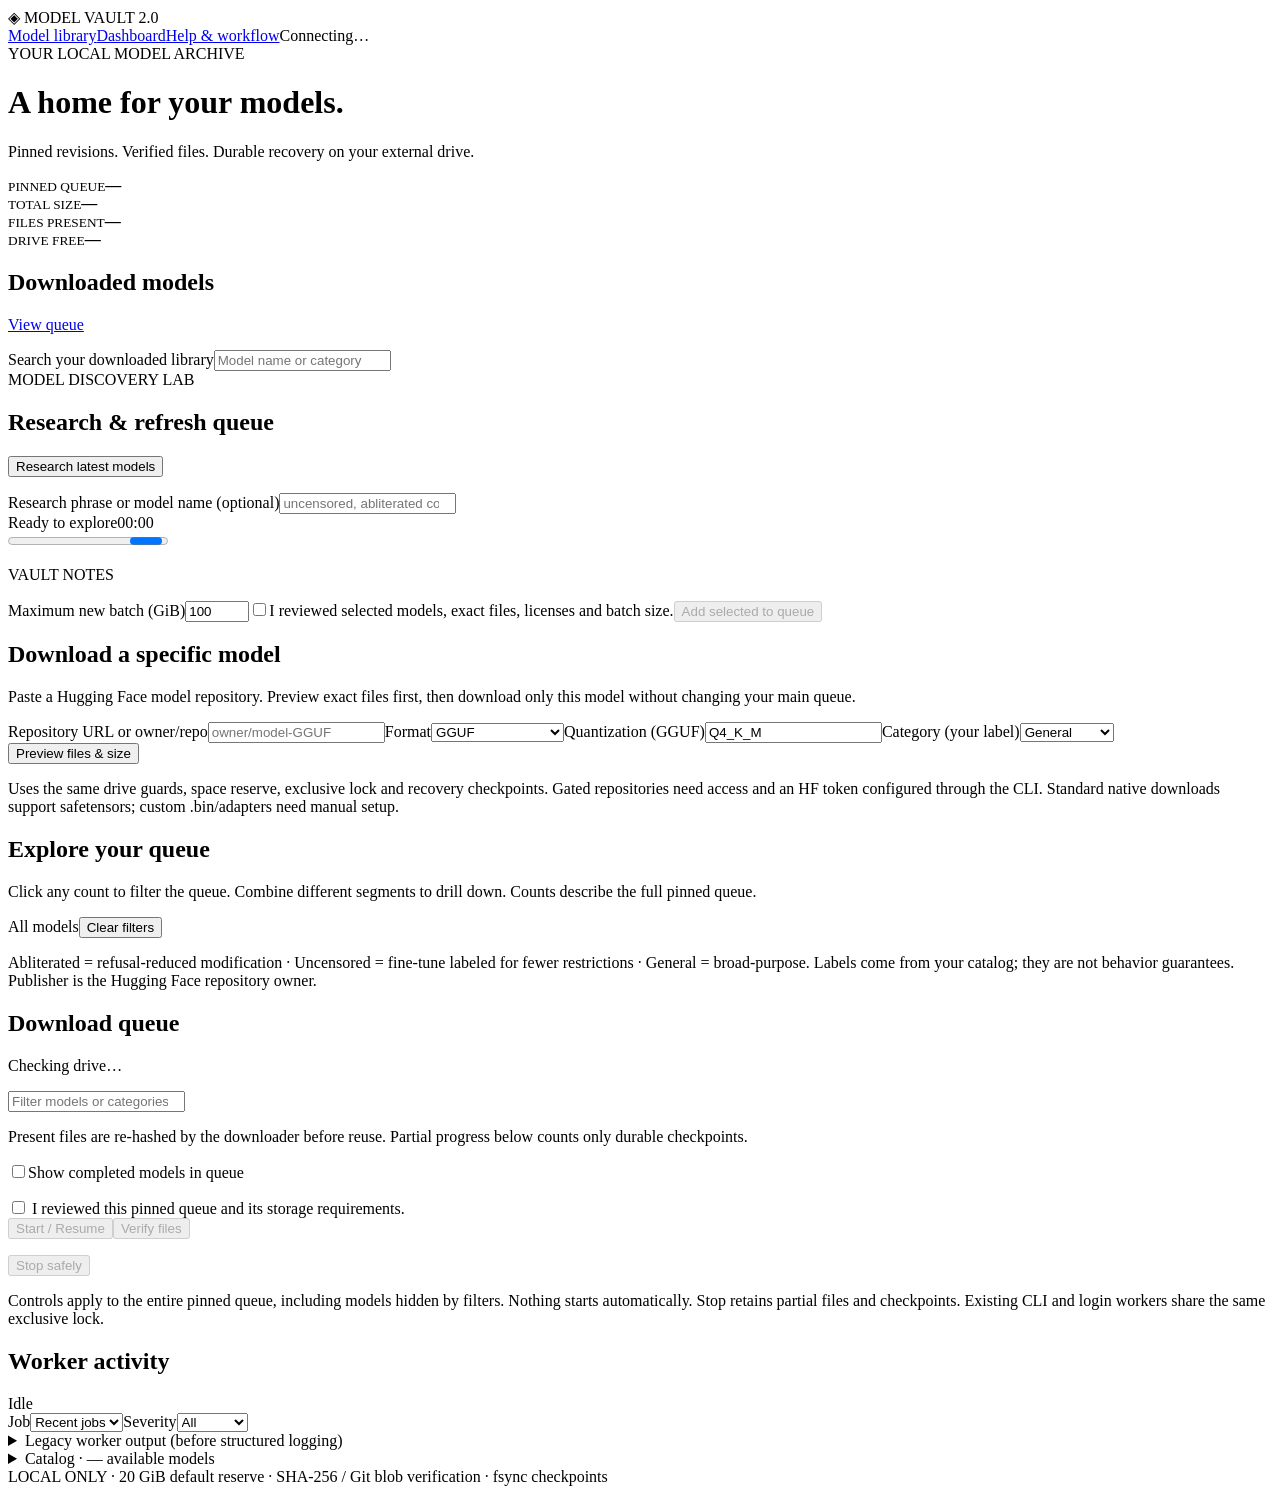
==== commit f76c11cd: "Hide completed models from queue by default" ====
--- a/web/index.html
+++ b/web/index.html
@@ -1,3 +1,3 @@
 <!doctype html>
 <html lang="en"><head><meta charset="utf-8"><meta name="viewport" content="width=device-width,initial-scale=1"><title>Model Vault 2.0</title><link rel="stylesheet" href="/style.css"><script src="/language.js" defer></script><script src="/app.js" defer></script><script src="/specific.js" defer></script><script src="/activity.js" defer></script><script src="/library.js" defer></script><script src="/research.js" defer></script></head>
-<body data-english-title="Model Vault 2.0"><header><div class="brand">◈ MODEL VAULT <span>2.0</span></div><nav aria-label="Main navigation"><a href="/#modelLibrary"><span data-translate="text">Model library</span></a><a href="/" aria-current="page"><span data-translate="text">Dashboard</span></a><a href="/help"><span data-translate="text">Help & workflow</span></a><span id="connection"><span data-translate="text">Connecting…</span></span></nav></header><main><div class="eyebrow"><span data-translate="text">YOUR LOCAL MODEL ARCHIVE</span></div><h1><span data-translate="text">A home for your models.</span></h1><p class="subtitle"><span data-translate="text">Pinned revisions. Verified files. Durable recovery on your external drive.</span></p><div id="notice" role="status"></div><section class="stats" aria-label="Vault overview"><article><small><span data-translate="text">PINNED QUEUE</span></small><strong id="models">—</strong></article><article><small><span data-translate="text">TOTAL SIZE</span></small><strong id="size">—</strong></article><article><small><span data-translate="text">FILES PRESENT</span></small><strong id="present">—</strong></article><article><small><span data-translate="text">DRIVE FREE</span></small><strong id="free">—</strong></article></section><section class="panel" id="modelLibrary"><div class="section-head"><h2 id="libraryTitle">Downloaded models</h2><a href="#downloadQueue" id="queueLink">View queue</a></div><div id="completionSummary" class="completion-summary"></div><p id="libraryNote" class="hint"></p><label class="library-search"><span id="librarySearchLabel">Search your downloaded library</span><input id="librarySearch" type="search" placeholder="Model name or category"></label><div id="libraryItems"></div></section><section class="panel" id="researchPanel"><div class="research-eyebrow">MODEL DISCOVERY LAB</div><div class="section-head"><h2 id="researchTitle">Research & refresh queue</h2><button id="researchStart">Research latest models</button></div><p id="researchIntro" class="hint"></p><label class="library-search"><span id="researchQueryLabel">Research phrase or model name (optional)</span><input id="researchQuery" type="search" maxlength="300" placeholder="uncensored, abliterated coding models, Qwen"></label><div class="research-live" id="researchLive"><div class="research-live-head"><span id="researchStage">Ready to explore</span><span id="researchElapsed">00:00</span></div><progress id="researchProgress" aria-label="Research progress"></progress><div class="research-metrics"><span id="researchCounter"></span><span id="researchMode"></span></div><div id="researchSteps" class="research-steps"></div><p id="researchActivity" class="research-activity"></p><div class="research-tip"><span id="researchTipLabel">VAULT NOTES</span><p id="researchTip"></p></div></div><p id="researchStatus" role="status"></p><div id="researchCandidates"></div><div class="research-controls"><label><span id="budgetLabel">Maximum new batch (GiB)</span><input id="researchBudget" type="number" min="1" max="6000" value="100"></label><label><input id="researchReview" type="checkbox"><span id="researchReviewText">I reviewed selected models, exact files, licenses and batch size.</span></label><button id="researchEnqueue" disabled>Add selected to queue</button></div></section><section class="panel" id="specific"><h2 data-specific="title">Download a specific model</h2><p class="hint" data-specific="intro">Paste a Hugging Face model repository. Preview exact files first, then download only this model without changing your main queue.</p><form id="specificForm"><div class="specific-fields"><label><span data-specific="repo">Repository URL or owner/repo</span><input id="specificRepo" required placeholder="owner/model-GGUF" autocomplete="off"></label><label><span data-specific="format">Format</span><select id="specificFormat"><option value="gguf">GGUF</option><option value="native">Native safetensors</option></select></label><label><span data-specific="quant">Quantization (GGUF)</span><input id="specificQuant" value="Q4_K_M" required></label><label><span data-specific="category">Category (your label)</span><select id="specificCategory"><option>General</option><option>Abliterated</option><option>Uncensored</option><option>Coding</option><option>Reasoning</option><option>Vision</option><option>Embedding</option><option>Reranking</option><option>Speech</option></select></label></div><button id="specificPreview" type="submit" data-specific="preview">Preview files & size</button></form><p id="specificMessage" role="status"></p><div id="specificResult" hidden></div><div id="specificConfirm" hidden><label><input type="checkbox" id="specificReview"><span data-specific="review">I reviewed these exact files, license, revision and storage requirements.</span></label><p><button id="specificStart" disabled data-specific="start">Download only this model</button></p></div><p class="hint" data-specific="note">Uses the same drive guards, space reserve, exclusive lock and recovery checkpoints. Gated repositories need access and an HF token configured through the CLI. Standard native downloads support safetensors; custom .bin/adapters need manual setup.</p></section><section class="panel" aria-label="Queue segmentation"><h2><span data-translate="text">Explore your queue</span></h2><p class="hint"><span data-translate="text">Click any count to filter the queue. Combine different segments to drill down. Counts describe the full pinned queue.</span></p><div id="segments"></div><div class="filter-bar"><span id="filterSummary"><span data-translate="text">All models</span></span><button id="clearFilters" class="secondary"><span data-translate="text">Clear filters</span></button></div><p class="hint"><span data-translate="text">Abliterated = refusal-reduced modification · Uncensored = fine-tune labeled for fewer restrictions · General = broad-purpose. Labels come from your catalog; they are not behavior guarantees. Publisher is the Hugging Face repository owner.</span></p></section><section class="panel"><div class="section-head"><div><h2 id="downloadQueue"><span data-translate="text">Download queue</span></h2><p id="drive">Checking drive…</p></div><input type="search" id="search" placeholder="Filter models or categories" data-en-placeholder="Filter models or categories" aria-label="Filter queue" data-en-label="Filter queue"></div><p class="hint"><span data-translate="text">Present files are re-hashed by the downloader before reuse. Partial progress below counts only durable checkpoints.</span></p><p id="queueCount" role="status"></p><div id="queue"></div><div class="controls"><label><input type="checkbox" id="review"><span data-translate="text"> I reviewed this pinned queue and its storage requirements.</span></label><div><button id="start" disabled><span data-translate="text">Start / Resume</span></button><button id="verify" class="secondary" disabled><span data-translate="text">Verify files</span></button><p id="verifyReason" class="hint"></p><button id="stop" class="secondary" disabled><span data-translate="text">Stop safely</span></button></div></div><p class="hint"><span data-translate="text">Controls apply to the entire pinned queue, including models hidden by filters. Nothing starts automatically. Stop retains partial files and checkpoints. Existing CLI and login workers share the same exclusive lock.</span></p></section><section class="panel"><div class="section-head"><h2><span data-translate="text">Worker activity</span></h2><span id="worker"><span data-translate="text">Idle</span></span></div><div id="queueHealth" role="status"></div><div class="activity-tools"><label><span id="jobLabel">Job</span><select id="jobSelect"><option value="">Recent jobs</option></select></label><label><span id="levelLabel">Severity</span><select id="logLevel"><option value="ALL">All</option><option value="INFO">INFO</option><option value="WARN">WARN</option><option value="ERROR">ERROR</option></select></label></div><div id="jobDetails"></div><div id="structuredLogs" class="structured-logs" aria-label="Structured job activity"></div><details><summary id="legacyLogTitle">Legacy worker output (before structured logging)</summary><pre id="log"><span data-translate="text">No dashboard worker has run.</span></pre></details></section><details class="panel"><summary><span data-translate="text">Catalog · </span><span id="catalogCount">—</span><span data-translate="text"> available models</span></summary><p class="hint"><span data-translate="text">Catalog changes and fresh planning use the existing CLI. Your current pinned queue stays unchanged.</span></p><div id="catalog"></div></details><footer><span data-translate="text">LOCAL ONLY · 20 GiB default reserve · SHA-256 / Git blob verification · fsync checkpoints</span></footer></main></body></html>
+<body data-english-title="Model Vault 2.0"><header><div class="brand">◈ MODEL VAULT <span>2.0</span></div><nav aria-label="Main navigation"><a href="/#modelLibrary"><span data-translate="text">Model library</span></a><a href="/" aria-current="page"><span data-translate="text">Dashboard</span></a><a href="/help"><span data-translate="text">Help & workflow</span></a><span id="connection"><span data-translate="text">Connecting…</span></span></nav></header><main><div class="eyebrow"><span data-translate="text">YOUR LOCAL MODEL ARCHIVE</span></div><h1><span data-translate="text">A home for your models.</span></h1><p class="subtitle"><span data-translate="text">Pinned revisions. Verified files. Durable recovery on your external drive.</span></p><div id="notice" role="status"></div><section class="stats" aria-label="Vault overview"><article><small><span data-translate="text">PINNED QUEUE</span></small><strong id="models">—</strong></article><article><small><span data-translate="text">TOTAL SIZE</span></small><strong id="size">—</strong></article><article><small><span data-translate="text">FILES PRESENT</span></small><strong id="present">—</strong></article><article><small><span data-translate="text">DRIVE FREE</span></small><strong id="free">—</strong></article></section><section class="panel" id="modelLibrary"><div class="section-head"><h2 id="libraryTitle">Downloaded models</h2><a href="#downloadQueue" id="queueLink">View queue</a></div><div id="completionSummary" class="completion-summary"></div><p id="libraryNote" class="hint"></p><label class="library-search"><span id="librarySearchLabel">Search your downloaded library</span><input id="librarySearch" type="search" placeholder="Model name or category"></label><div id="libraryItems"></div></section><section class="panel" id="researchPanel"><div class="research-eyebrow">MODEL DISCOVERY LAB</div><div class="section-head"><h2 id="researchTitle">Research & refresh queue</h2><button id="researchStart">Research latest models</button></div><p id="researchIntro" class="hint"></p><label class="library-search"><span id="researchQueryLabel">Research phrase or model name (optional)</span><input id="researchQuery" type="search" maxlength="300" placeholder="uncensored, abliterated coding models, Qwen"></label><div class="research-live" id="researchLive"><div class="research-live-head"><span id="researchStage">Ready to explore</span><span id="researchElapsed">00:00</span></div><progress id="researchProgress" aria-label="Research progress"></progress><div class="research-metrics"><span id="researchCounter"></span><span id="researchMode"></span></div><div id="researchSteps" class="research-steps"></div><p id="researchActivity" class="research-activity"></p><div class="research-tip"><span id="researchTipLabel">VAULT NOTES</span><p id="researchTip"></p></div></div><p id="researchStatus" role="status"></p><div id="researchCandidates"></div><div class="research-controls"><label><span id="budgetLabel">Maximum new batch (GiB)</span><input id="researchBudget" type="number" min="1" max="6000" value="100"></label><label><input id="researchReview" type="checkbox"><span id="researchReviewText">I reviewed selected models, exact files, licenses and batch size.</span></label><button id="researchEnqueue" disabled>Add selected to queue</button></div></section><section class="panel" id="specific"><h2 data-specific="title">Download a specific model</h2><p class="hint" data-specific="intro">Paste a Hugging Face model repository. Preview exact files first, then download only this model without changing your main queue.</p><form id="specificForm"><div class="specific-fields"><label><span data-specific="repo">Repository URL or owner/repo</span><input id="specificRepo" required placeholder="owner/model-GGUF" autocomplete="off"></label><label><span data-specific="format">Format</span><select id="specificFormat"><option value="gguf">GGUF</option><option value="native">Native safetensors</option></select></label><label><span data-specific="quant">Quantization (GGUF)</span><input id="specificQuant" value="Q4_K_M" required></label><label><span data-specific="category">Category (your label)</span><select id="specificCategory"><option>General</option><option>Abliterated</option><option>Uncensored</option><option>Coding</option><option>Reasoning</option><option>Vision</option><option>Embedding</option><option>Reranking</option><option>Speech</option></select></label></div><button id="specificPreview" type="submit" data-specific="preview">Preview files & size</button></form><p id="specificMessage" role="status"></p><div id="specificResult" hidden></div><div id="specificConfirm" hidden><label><input type="checkbox" id="specificReview"><span data-specific="review">I reviewed these exact files, license, revision and storage requirements.</span></label><p><button id="specificStart" disabled data-specific="start">Download only this model</button></p></div><p class="hint" data-specific="note">Uses the same drive guards, space reserve, exclusive lock and recovery checkpoints. Gated repositories need access and an HF token configured through the CLI. Standard native downloads support safetensors; custom .bin/adapters need manual setup.</p></section><section class="panel" aria-label="Queue segmentation"><h2><span data-translate="text">Explore your queue</span></h2><p class="hint"><span data-translate="text">Click any count to filter the queue. Combine different segments to drill down. Counts describe the full pinned queue.</span></p><div id="segments"></div><div class="filter-bar"><span id="filterSummary"><span data-translate="text">All models</span></span><button id="clearFilters" class="secondary"><span data-translate="text">Clear filters</span></button></div><p class="hint"><span data-translate="text">Abliterated = refusal-reduced modification · Uncensored = fine-tune labeled for fewer restrictions · General = broad-purpose. Labels come from your catalog; they are not behavior guarantees. Publisher is the Hugging Face repository owner.</span></p></section><section class="panel"><div class="section-head"><div><h2 id="downloadQueue"><span data-translate="text">Download queue</span></h2><p id="drive">Checking drive…</p></div><input type="search" id="search" placeholder="Filter models or categories" data-en-placeholder="Filter models or categories" aria-label="Filter queue" data-en-label="Filter queue"></div><p class="hint"><span data-translate="text">Present files are re-hashed by the downloader before reuse. Partial progress below counts only durable checkpoints.</span></p><label class="queue-completed-toggle"><input type="checkbox" id="showCompleted"><span id="showCompletedLabel">Show completed models in queue</span></label><p id="queueCount" role="status"></p><div id="queue"></div><div class="controls"><label><input type="checkbox" id="review"><span data-translate="text"> I reviewed this pinned queue and its storage requirements.</span></label><div><button id="start" disabled><span data-translate="text">Start / Resume</span></button><button id="verify" class="secondary" disabled><span data-translate="text">Verify files</span></button><p id="verifyReason" class="hint"></p><button id="stop" class="secondary" disabled><span data-translate="text">Stop safely</span></button></div></div><p class="hint"><span data-translate="text">Controls apply to the entire pinned queue, including models hidden by filters. Nothing starts automatically. Stop retains partial files and checkpoints. Existing CLI and login workers share the same exclusive lock.</span></p></section><section class="panel"><div class="section-head"><h2><span data-translate="text">Worker activity</span></h2><span id="worker"><span data-translate="text">Idle</span></span></div><div id="queueHealth" role="status"></div><div class="activity-tools"><label><span id="jobLabel">Job</span><select id="jobSelect"><option value="">Recent jobs</option></select></label><label><span id="levelLabel">Severity</span><select id="logLevel"><option value="ALL">All</option><option value="INFO">INFO</option><option value="WARN">WARN</option><option value="ERROR">ERROR</option></select></label></div><div id="jobDetails"></div><div id="structuredLogs" class="structured-logs" aria-label="Structured job activity"></div><details><summary id="legacyLogTitle">Legacy worker output (before structured logging)</summary><pre id="log"><span data-translate="text">No dashboard worker has run.</span></pre></details></section><details class="panel"><summary><span data-translate="text">Catalog · </span><span id="catalogCount">—</span><span data-translate="text"> available models</span></summary><p class="hint"><span data-translate="text">Catalog changes and fresh planning use the existing CLI. Your current pinned queue stays unchanged.</span></p><div id="catalog"></div></details><footer><span data-translate="text">LOCAL ONLY · 20 GiB default reserve · SHA-256 / Git blob verification · fsync checkpoints</span></footer></main></body></html>
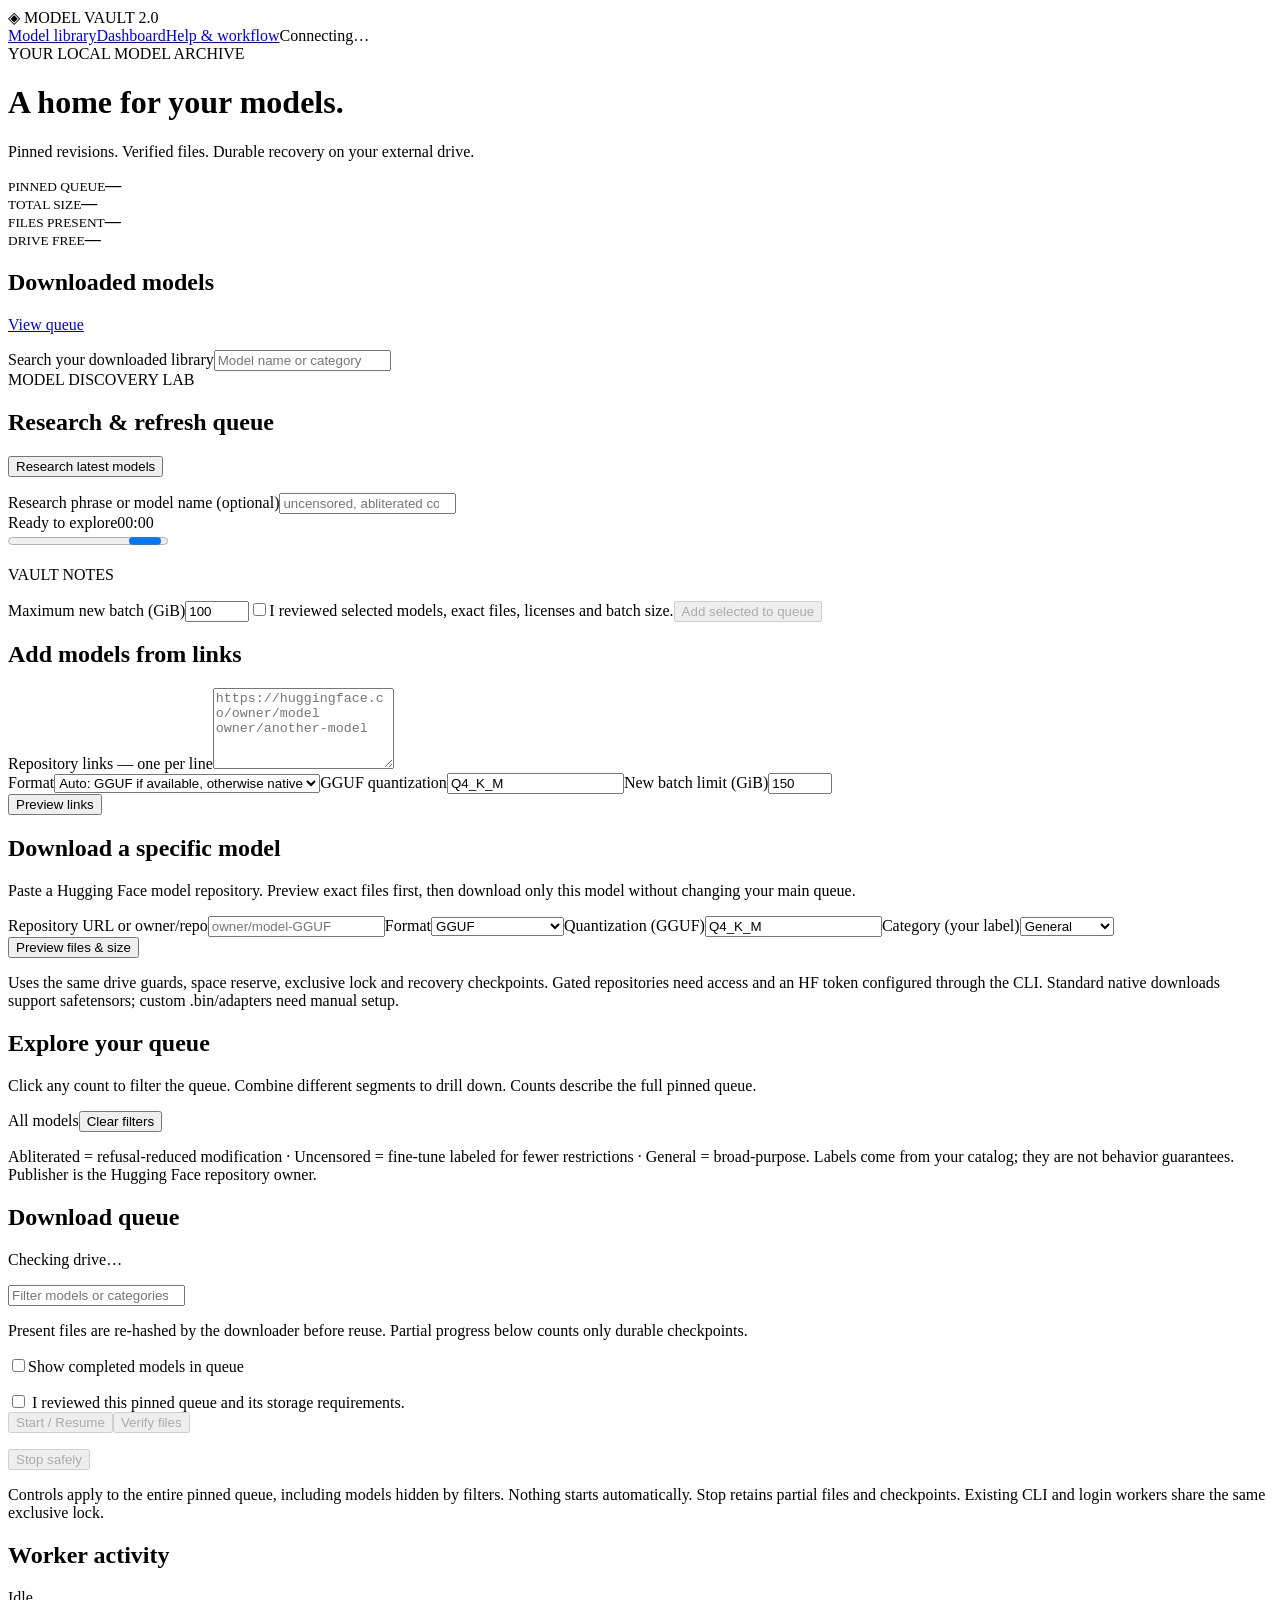
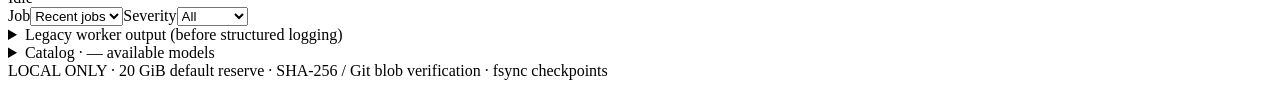
==== commit cd421b66: "Add multi-link model preview and reviewed queue append UI" ====
--- a/web/index.html
+++ b/web/index.html
@@ -1,3 +1,3 @@
 <!doctype html>
-<html lang="en"><head><meta charset="utf-8"><meta name="viewport" content="width=device-width,initial-scale=1"><title>Model Vault 2.0</title><link rel="stylesheet" href="/style.css"><script src="/language.js" defer></script><script src="/app.js" defer></script><script src="/specific.js" defer></script><script src="/activity.js" defer></script><script src="/library.js" defer></script><script src="/research.js" defer></script></head>
-<body data-english-title="Model Vault 2.0"><header><div class="brand">◈ MODEL VAULT <span>2.0</span></div><nav aria-label="Main navigation"><a href="/#modelLibrary"><span data-translate="text">Model library</span></a><a href="/" aria-current="page"><span data-translate="text">Dashboard</span></a><a href="/help"><span data-translate="text">Help & workflow</span></a><span id="connection"><span data-translate="text">Connecting…</span></span></nav></header><main><div class="eyebrow"><span data-translate="text">YOUR LOCAL MODEL ARCHIVE</span></div><h1><span data-translate="text">A home for your models.</span></h1><p class="subtitle"><span data-translate="text">Pinned revisions. Verified files. Durable recovery on your external drive.</span></p><div id="notice" role="status"></div><section class="stats" aria-label="Vault overview"><article><small><span data-translate="text">PINNED QUEUE</span></small><strong id="models">—</strong></article><article><small><span data-translate="text">TOTAL SIZE</span></small><strong id="size">—</strong></article><article><small><span data-translate="text">FILES PRESENT</span></small><strong id="present">—</strong></article><article><small><span data-translate="text">DRIVE FREE</span></small><strong id="free">—</strong></article></section><section class="panel" id="modelLibrary"><div class="section-head"><h2 id="libraryTitle">Downloaded models</h2><a href="#downloadQueue" id="queueLink">View queue</a></div><div id="completionSummary" class="completion-summary"></div><p id="libraryNote" class="hint"></p><label class="library-search"><span id="librarySearchLabel">Search your downloaded library</span><input id="librarySearch" type="search" placeholder="Model name or category"></label><div id="libraryItems"></div></section><section class="panel" id="researchPanel"><div class="research-eyebrow">MODEL DISCOVERY LAB</div><div class="section-head"><h2 id="researchTitle">Research & refresh queue</h2><button id="researchStart">Research latest models</button></div><p id="researchIntro" class="hint"></p><label class="library-search"><span id="researchQueryLabel">Research phrase or model name (optional)</span><input id="researchQuery" type="search" maxlength="300" placeholder="uncensored, abliterated coding models, Qwen"></label><div class="research-live" id="researchLive"><div class="research-live-head"><span id="researchStage">Ready to explore</span><span id="researchElapsed">00:00</span></div><progress id="researchProgress" aria-label="Research progress"></progress><div class="research-metrics"><span id="researchCounter"></span><span id="researchMode"></span></div><div id="researchSteps" class="research-steps"></div><p id="researchActivity" class="research-activity"></p><div class="research-tip"><span id="researchTipLabel">VAULT NOTES</span><p id="researchTip"></p></div></div><p id="researchStatus" role="status"></p><div id="researchCandidates"></div><div class="research-controls"><label><span id="budgetLabel">Maximum new batch (GiB)</span><input id="researchBudget" type="number" min="1" max="6000" value="100"></label><label><input id="researchReview" type="checkbox"><span id="researchReviewText">I reviewed selected models, exact files, licenses and batch size.</span></label><button id="researchEnqueue" disabled>Add selected to queue</button></div></section><section class="panel" id="specific"><h2 data-specific="title">Download a specific model</h2><p class="hint" data-specific="intro">Paste a Hugging Face model repository. Preview exact files first, then download only this model without changing your main queue.</p><form id="specificForm"><div class="specific-fields"><label><span data-specific="repo">Repository URL or owner/repo</span><input id="specificRepo" required placeholder="owner/model-GGUF" autocomplete="off"></label><label><span data-specific="format">Format</span><select id="specificFormat"><option value="gguf">GGUF</option><option value="native">Native safetensors</option></select></label><label><span data-specific="quant">Quantization (GGUF)</span><input id="specificQuant" value="Q4_K_M" required></label><label><span data-specific="category">Category (your label)</span><select id="specificCategory"><option>General</option><option>Abliterated</option><option>Uncensored</option><option>Coding</option><option>Reasoning</option><option>Vision</option><option>Embedding</option><option>Reranking</option><option>Speech</option></select></label></div><button id="specificPreview" type="submit" data-specific="preview">Preview files & size</button></form><p id="specificMessage" role="status"></p><div id="specificResult" hidden></div><div id="specificConfirm" hidden><label><input type="checkbox" id="specificReview"><span data-specific="review">I reviewed these exact files, license, revision and storage requirements.</span></label><p><button id="specificStart" disabled data-specific="start">Download only this model</button></p></div><p class="hint" data-specific="note">Uses the same drive guards, space reserve, exclusive lock and recovery checkpoints. Gated repositories need access and an HF token configured through the CLI. Standard native downloads support safetensors; custom .bin/adapters need manual setup.</p></section><section class="panel" aria-label="Queue segmentation"><h2><span data-translate="text">Explore your queue</span></h2><p class="hint"><span data-translate="text">Click any count to filter the queue. Combine different segments to drill down. Counts describe the full pinned queue.</span></p><div id="segments"></div><div class="filter-bar"><span id="filterSummary"><span data-translate="text">All models</span></span><button id="clearFilters" class="secondary"><span data-translate="text">Clear filters</span></button></div><p class="hint"><span data-translate="text">Abliterated = refusal-reduced modification · Uncensored = fine-tune labeled for fewer restrictions · General = broad-purpose. Labels come from your catalog; they are not behavior guarantees. Publisher is the Hugging Face repository owner.</span></p></section><section class="panel"><div class="section-head"><div><h2 id="downloadQueue"><span data-translate="text">Download queue</span></h2><p id="drive">Checking drive…</p></div><input type="search" id="search" placeholder="Filter models or categories" data-en-placeholder="Filter models or categories" aria-label="Filter queue" data-en-label="Filter queue"></div><p class="hint"><span data-translate="text">Present files are re-hashed by the downloader before reuse. Partial progress below counts only durable checkpoints.</span></p><label class="queue-completed-toggle"><input type="checkbox" id="showCompleted"><span id="showCompletedLabel">Show completed models in queue</span></label><p id="queueCount" role="status"></p><div id="queue"></div><div class="controls"><label><input type="checkbox" id="review"><span data-translate="text"> I reviewed this pinned queue and its storage requirements.</span></label><div><button id="start" disabled><span data-translate="text">Start / Resume</span></button><button id="verify" class="secondary" disabled><span data-translate="text">Verify files</span></button><p id="verifyReason" class="hint"></p><button id="stop" class="secondary" disabled><span data-translate="text">Stop safely</span></button></div></div><p class="hint"><span data-translate="text">Controls apply to the entire pinned queue, including models hidden by filters. Nothing starts automatically. Stop retains partial files and checkpoints. Existing CLI and login workers share the same exclusive lock.</span></p></section><section class="panel"><div class="section-head"><h2><span data-translate="text">Worker activity</span></h2><span id="worker"><span data-translate="text">Idle</span></span></div><div id="queueHealth" role="status"></div><div class="activity-tools"><label><span id="jobLabel">Job</span><select id="jobSelect"><option value="">Recent jobs</option></select></label><label><span id="levelLabel">Severity</span><select id="logLevel"><option value="ALL">All</option><option value="INFO">INFO</option><option value="WARN">WARN</option><option value="ERROR">ERROR</option></select></label></div><div id="jobDetails"></div><div id="structuredLogs" class="structured-logs" aria-label="Structured job activity"></div><details><summary id="legacyLogTitle">Legacy worker output (before structured logging)</summary><pre id="log"><span data-translate="text">No dashboard worker has run.</span></pre></details></section><details class="panel"><summary><span data-translate="text">Catalog · </span><span id="catalogCount">—</span><span data-translate="text"> available models</span></summary><p class="hint"><span data-translate="text">Catalog changes and fresh planning use the existing CLI. Your current pinned queue stays unchanged.</span></p><div id="catalog"></div></details><footer><span data-translate="text">LOCAL ONLY · 20 GiB default reserve · SHA-256 / Git blob verification · fsync checkpoints</span></footer></main></body></html>
+<html lang="en"><head><meta charset="utf-8"><meta name="viewport" content="width=device-width,initial-scale=1"><title>Model Vault 2.0</title><link rel="stylesheet" href="/style.css"><script src="/language.js" defer></script><script src="/app.js" defer></script><script src="/specific.js" defer></script><script src="/activity.js" defer></script><script src="/library.js" defer></script><script src="/research.js" defer></script><script src="/batch.js" defer></script></head>
+<body data-english-title="Model Vault 2.0"><header><div class="brand">◈ MODEL VAULT <span>2.0</span></div><nav aria-label="Main navigation"><a href="/#modelLibrary"><span data-translate="text">Model library</span></a><a href="/" aria-current="page"><span data-translate="text">Dashboard</span></a><a href="/help"><span data-translate="text">Help & workflow</span></a><span id="connection"><span data-translate="text">Connecting…</span></span></nav></header><main><div class="eyebrow"><span data-translate="text">YOUR LOCAL MODEL ARCHIVE</span></div><h1><span data-translate="text">A home for your models.</span></h1><p class="subtitle"><span data-translate="text">Pinned revisions. Verified files. Durable recovery on your external drive.</span></p><div id="notice" role="status"></div><section class="stats" aria-label="Vault overview"><article><small><span data-translate="text">PINNED QUEUE</span></small><strong id="models">—</strong></article><article><small><span data-translate="text">TOTAL SIZE</span></small><strong id="size">—</strong></article><article><small><span data-translate="text">FILES PRESENT</span></small><strong id="present">—</strong></article><article><small><span data-translate="text">DRIVE FREE</span></small><strong id="free">—</strong></article></section><section class="panel" id="modelLibrary"><div class="section-head"><h2 id="libraryTitle">Downloaded models</h2><a href="#downloadQueue" id="queueLink">View queue</a></div><div id="completionSummary" class="completion-summary"></div><p id="libraryNote" class="hint"></p><label class="library-search"><span id="librarySearchLabel">Search your downloaded library</span><input id="librarySearch" type="search" placeholder="Model name or category"></label><div id="libraryItems"></div></section><section class="panel" id="researchPanel"><div class="research-eyebrow">MODEL DISCOVERY LAB</div><div class="section-head"><h2 id="researchTitle">Research & refresh queue</h2><button id="researchStart">Research latest models</button></div><p id="researchIntro" class="hint"></p><label class="library-search"><span id="researchQueryLabel">Research phrase or model name (optional)</span><input id="researchQuery" type="search" maxlength="300" placeholder="uncensored, abliterated coding models, Qwen"></label><div class="research-live" id="researchLive"><div class="research-live-head"><span id="researchStage">Ready to explore</span><span id="researchElapsed">00:00</span></div><progress id="researchProgress" aria-label="Research progress"></progress><div class="research-metrics"><span id="researchCounter"></span><span id="researchMode"></span></div><div id="researchSteps" class="research-steps"></div><p id="researchActivity" class="research-activity"></p><div class="research-tip"><span id="researchTipLabel">VAULT NOTES</span><p id="researchTip"></p></div></div><p id="researchStatus" role="status"></p><div id="researchCandidates"></div><div class="research-controls"><label><span id="budgetLabel">Maximum new batch (GiB)</span><input id="researchBudget" type="number" min="1" max="6000" value="100"></label><label><input id="researchReview" type="checkbox"><span id="researchReviewText">I reviewed selected models, exact files, licenses and batch size.</span></label><button id="researchEnqueue" disabled>Add selected to queue</button></div></section><section class="panel" id="batchPanel"><h2 id="batchTitle">Add models from links</h2><p id="batchIntro" class="hint"></p><form id="batchForm"><label class="library-search"><span id="batchLinksLabel">Repository links — one per line</span><textarea id="batchLinks" rows="5" maxlength="3500" required placeholder="https://huggingface.co/owner/model&#10;owner/another-model"></textarea></label><div class="specific-fields"><label><span id="batchFormatLabel">Format</span><select id="batchFormat"><option value="auto">Auto: GGUF if available, otherwise native</option><option value="gguf">GGUF</option><option value="native">Native safetensors</option></select></label><label><span>GGUF quantization</span><input id="batchQuant" value="Q4_K_M" required></label><label><span id="batchBudgetLabel">New batch limit (GiB)</span><input id="batchBudget" type="number" min="1" max="6000" value="150" required></label></div><button type="submit" id="batchPreview">Preview links</button></form><p id="batchMessage" role="status"></p><div id="batchResults"></div><div id="batchConfirmation" hidden><p id="batchTotal"></p><label><input id="batchReview" type="checkbox"><span id="batchReviewText">I reviewed selected models, exact files, formats, licenses and sizes.</span></label><p><button id="batchAdd" disabled>Add selected to queue</button></p></div></section><section class="panel" id="specific"><h2 data-specific="title">Download a specific model</h2><p class="hint" data-specific="intro">Paste a Hugging Face model repository. Preview exact files first, then download only this model without changing your main queue.</p><form id="specificForm"><div class="specific-fields"><label><span data-specific="repo">Repository URL or owner/repo</span><input id="specificRepo" required placeholder="owner/model-GGUF" autocomplete="off"></label><label><span data-specific="format">Format</span><select id="specificFormat"><option value="gguf">GGUF</option><option value="native">Native safetensors</option></select></label><label><span data-specific="quant">Quantization (GGUF)</span><input id="specificQuant" value="Q4_K_M" required></label><label><span data-specific="category">Category (your label)</span><select id="specificCategory"><option>General</option><option>Abliterated</option><option>Uncensored</option><option>Coding</option><option>Reasoning</option><option>Vision</option><option>Embedding</option><option>Reranking</option><option>Speech</option></select></label></div><button id="specificPreview" type="submit" data-specific="preview">Preview files & size</button></form><p id="specificMessage" role="status"></p><div id="specificResult" hidden></div><div id="specificConfirm" hidden><label><input type="checkbox" id="specificReview"><span data-specific="review">I reviewed these exact files, license, revision and storage requirements.</span></label><p><button id="specificStart" disabled data-specific="start">Download only this model</button></p></div><p class="hint" data-specific="note">Uses the same drive guards, space reserve, exclusive lock and recovery checkpoints. Gated repositories need access and an HF token configured through the CLI. Standard native downloads support safetensors; custom .bin/adapters need manual setup.</p></section><section class="panel" aria-label="Queue segmentation"><h2><span data-translate="text">Explore your queue</span></h2><p class="hint"><span data-translate="text">Click any count to filter the queue. Combine different segments to drill down. Counts describe the full pinned queue.</span></p><div id="segments"></div><div class="filter-bar"><span id="filterSummary"><span data-translate="text">All models</span></span><button id="clearFilters" class="secondary"><span data-translate="text">Clear filters</span></button></div><p class="hint"><span data-translate="text">Abliterated = refusal-reduced modification · Uncensored = fine-tune labeled for fewer restrictions · General = broad-purpose. Labels come from your catalog; they are not behavior guarantees. Publisher is the Hugging Face repository owner.</span></p></section><section class="panel"><div class="section-head"><div><h2 id="downloadQueue"><span data-translate="text">Download queue</span></h2><p id="drive">Checking drive…</p></div><input type="search" id="search" placeholder="Filter models or categories" data-en-placeholder="Filter models or categories" aria-label="Filter queue" data-en-label="Filter queue"></div><p class="hint"><span data-translate="text">Present files are re-hashed by the downloader before reuse. Partial progress below counts only durable checkpoints.</span></p><label class="queue-completed-toggle"><input type="checkbox" id="showCompleted"><span id="showCompletedLabel">Show completed models in queue</span></label><p id="queueCount" role="status"></p><div id="queue"></div><div class="controls"><label><input type="checkbox" id="review"><span data-translate="text"> I reviewed this pinned queue and its storage requirements.</span></label><div><button id="start" disabled><span data-translate="text">Start / Resume</span></button><button id="verify" class="secondary" disabled><span data-translate="text">Verify files</span></button><p id="verifyReason" class="hint"></p><button id="stop" class="secondary" disabled><span data-translate="text">Stop safely</span></button></div></div><p class="hint"><span data-translate="text">Controls apply to the entire pinned queue, including models hidden by filters. Nothing starts automatically. Stop retains partial files and checkpoints. Existing CLI and login workers share the same exclusive lock.</span></p></section><section class="panel"><div class="section-head"><h2><span data-translate="text">Worker activity</span></h2><span id="worker"><span data-translate="text">Idle</span></span></div><div id="queueHealth" role="status"></div><div class="activity-tools"><label><span id="jobLabel">Job</span><select id="jobSelect"><option value="">Recent jobs</option></select></label><label><span id="levelLabel">Severity</span><select id="logLevel"><option value="ALL">All</option><option value="INFO">INFO</option><option value="WARN">WARN</option><option value="ERROR">ERROR</option></select></label></div><div id="jobDetails"></div><div id="structuredLogs" class="structured-logs" aria-label="Structured job activity"></div><details><summary id="legacyLogTitle">Legacy worker output (before structured logging)</summary><pre id="log"><span data-translate="text">No dashboard worker has run.</span></pre></details></section><details class="panel"><summary><span data-translate="text">Catalog · </span><span id="catalogCount">—</span><span data-translate="text"> available models</span></summary><p class="hint"><span data-translate="text">Catalog changes and fresh planning use the existing CLI. Your current pinned queue stays unchanged.</span></p><div id="catalog"></div></details><footer><span data-translate="text">LOCAL ONLY · 20 GiB default reserve · SHA-256 / Git blob verification · fsync checkpoints</span></footer></main></body></html>
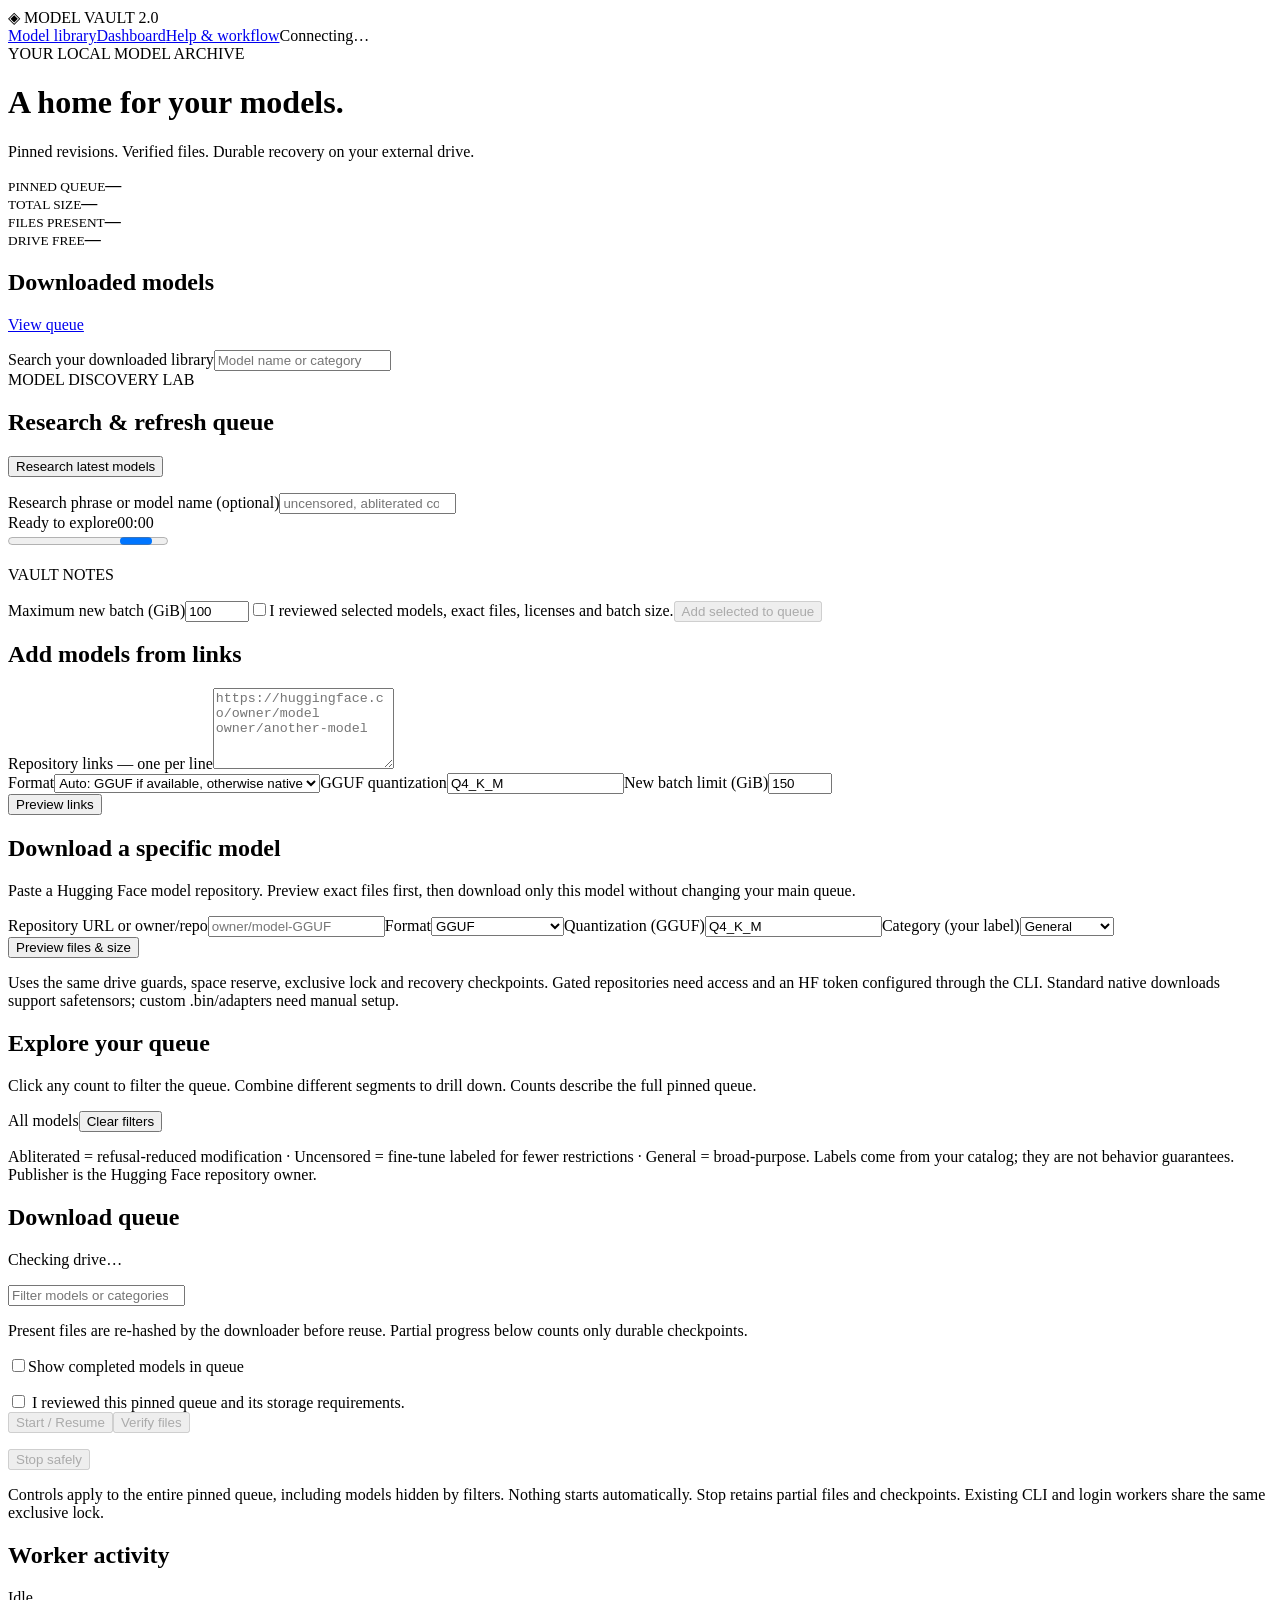
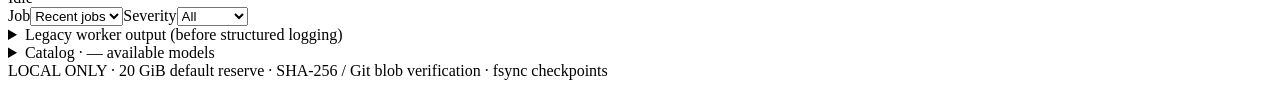
==== commit 08da9bf3: "Add collapsible dashboard sections and refreshed typography" ====
--- a/web/index.html
+++ b/web/index.html
@@ -1,3 +1,3 @@
 <!doctype html>
-<html lang="en"><head><meta charset="utf-8"><meta name="viewport" content="width=device-width,initial-scale=1"><title>Model Vault 2.0</title><link rel="stylesheet" href="/style.css"><script src="/language.js" defer></script><script src="/app.js" defer></script><script src="/specific.js" defer></script><script src="/activity.js" defer></script><script src="/library.js" defer></script><script src="/research.js" defer></script><script src="/batch.js" defer></script></head>
+<html lang="en"><head><meta charset="utf-8"><meta name="viewport" content="width=device-width,initial-scale=1"><title>Model Vault 2.0</title><link rel="stylesheet" href="/style.css"><script src="/language.js" defer></script><script src="/app.js" defer></script><script src="/specific.js" defer></script><script src="/activity.js" defer></script><script src="/library.js" defer></script><script src="/research.js" defer></script><script src="/batch.js" defer></script><script src="/sections.js" defer></script></head>
 <body data-english-title="Model Vault 2.0"><header><div class="brand">◈ MODEL VAULT <span>2.0</span></div><nav aria-label="Main navigation"><a href="/#modelLibrary"><span data-translate="text">Model library</span></a><a href="/" aria-current="page"><span data-translate="text">Dashboard</span></a><a href="/help"><span data-translate="text">Help & workflow</span></a><span id="connection"><span data-translate="text">Connecting…</span></span></nav></header><main><div class="eyebrow"><span data-translate="text">YOUR LOCAL MODEL ARCHIVE</span></div><h1><span data-translate="text">A home for your models.</span></h1><p class="subtitle"><span data-translate="text">Pinned revisions. Verified files. Durable recovery on your external drive.</span></p><div id="notice" role="status"></div><section class="stats" aria-label="Vault overview"><article><small><span data-translate="text">PINNED QUEUE</span></small><strong id="models">—</strong></article><article><small><span data-translate="text">TOTAL SIZE</span></small><strong id="size">—</strong></article><article><small><span data-translate="text">FILES PRESENT</span></small><strong id="present">—</strong></article><article><small><span data-translate="text">DRIVE FREE</span></small><strong id="free">—</strong></article></section><section class="panel" id="modelLibrary"><div class="section-head"><h2 id="libraryTitle">Downloaded models</h2><a href="#downloadQueue" id="queueLink">View queue</a></div><div id="completionSummary" class="completion-summary"></div><p id="libraryNote" class="hint"></p><label class="library-search"><span id="librarySearchLabel">Search your downloaded library</span><input id="librarySearch" type="search" placeholder="Model name or category"></label><div id="libraryItems"></div></section><section class="panel" id="researchPanel"><div class="research-eyebrow">MODEL DISCOVERY LAB</div><div class="section-head"><h2 id="researchTitle">Research & refresh queue</h2><button id="researchStart">Research latest models</button></div><p id="researchIntro" class="hint"></p><label class="library-search"><span id="researchQueryLabel">Research phrase or model name (optional)</span><input id="researchQuery" type="search" maxlength="300" placeholder="uncensored, abliterated coding models, Qwen"></label><div class="research-live" id="researchLive"><div class="research-live-head"><span id="researchStage">Ready to explore</span><span id="researchElapsed">00:00</span></div><progress id="researchProgress" aria-label="Research progress"></progress><div class="research-metrics"><span id="researchCounter"></span><span id="researchMode"></span></div><div id="researchSteps" class="research-steps"></div><p id="researchActivity" class="research-activity"></p><div class="research-tip"><span id="researchTipLabel">VAULT NOTES</span><p id="researchTip"></p></div></div><p id="researchStatus" role="status"></p><div id="researchCandidates"></div><div class="research-controls"><label><span id="budgetLabel">Maximum new batch (GiB)</span><input id="researchBudget" type="number" min="1" max="6000" value="100"></label><label><input id="researchReview" type="checkbox"><span id="researchReviewText">I reviewed selected models, exact files, licenses and batch size.</span></label><button id="researchEnqueue" disabled>Add selected to queue</button></div></section><section class="panel" id="batchPanel"><h2 id="batchTitle">Add models from links</h2><p id="batchIntro" class="hint"></p><form id="batchForm"><label class="library-search"><span id="batchLinksLabel">Repository links — one per line</span><textarea id="batchLinks" rows="5" maxlength="3500" required placeholder="https://huggingface.co/owner/model&#10;owner/another-model"></textarea></label><div class="specific-fields"><label><span id="batchFormatLabel">Format</span><select id="batchFormat"><option value="auto">Auto: GGUF if available, otherwise native</option><option value="gguf">GGUF</option><option value="native">Native safetensors</option></select></label><label><span>GGUF quantization</span><input id="batchQuant" value="Q4_K_M" required></label><label><span id="batchBudgetLabel">New batch limit (GiB)</span><input id="batchBudget" type="number" min="1" max="6000" value="150" required></label></div><button type="submit" id="batchPreview">Preview links</button></form><p id="batchMessage" role="status"></p><div id="batchResults"></div><div id="batchConfirmation" hidden><p id="batchTotal"></p><label><input id="batchReview" type="checkbox"><span id="batchReviewText">I reviewed selected models, exact files, formats, licenses and sizes.</span></label><p><button id="batchAdd" disabled>Add selected to queue</button></p></div></section><section class="panel" id="specific"><h2 data-specific="title">Download a specific model</h2><p class="hint" data-specific="intro">Paste a Hugging Face model repository. Preview exact files first, then download only this model without changing your main queue.</p><form id="specificForm"><div class="specific-fields"><label><span data-specific="repo">Repository URL or owner/repo</span><input id="specificRepo" required placeholder="owner/model-GGUF" autocomplete="off"></label><label><span data-specific="format">Format</span><select id="specificFormat"><option value="gguf">GGUF</option><option value="native">Native safetensors</option></select></label><label><span data-specific="quant">Quantization (GGUF)</span><input id="specificQuant" value="Q4_K_M" required></label><label><span data-specific="category">Category (your label)</span><select id="specificCategory"><option>General</option><option>Abliterated</option><option>Uncensored</option><option>Coding</option><option>Reasoning</option><option>Vision</option><option>Embedding</option><option>Reranking</option><option>Speech</option></select></label></div><button id="specificPreview" type="submit" data-specific="preview">Preview files & size</button></form><p id="specificMessage" role="status"></p><div id="specificResult" hidden></div><div id="specificConfirm" hidden><label><input type="checkbox" id="specificReview"><span data-specific="review">I reviewed these exact files, license, revision and storage requirements.</span></label><p><button id="specificStart" disabled data-specific="start">Download only this model</button></p></div><p class="hint" data-specific="note">Uses the same drive guards, space reserve, exclusive lock and recovery checkpoints. Gated repositories need access and an HF token configured through the CLI. Standard native downloads support safetensors; custom .bin/adapters need manual setup.</p></section><section class="panel" aria-label="Queue segmentation"><h2><span data-translate="text">Explore your queue</span></h2><p class="hint"><span data-translate="text">Click any count to filter the queue. Combine different segments to drill down. Counts describe the full pinned queue.</span></p><div id="segments"></div><div class="filter-bar"><span id="filterSummary"><span data-translate="text">All models</span></span><button id="clearFilters" class="secondary"><span data-translate="text">Clear filters</span></button></div><p class="hint"><span data-translate="text">Abliterated = refusal-reduced modification · Uncensored = fine-tune labeled for fewer restrictions · General = broad-purpose. Labels come from your catalog; they are not behavior guarantees. Publisher is the Hugging Face repository owner.</span></p></section><section class="panel"><div class="section-head"><div><h2 id="downloadQueue"><span data-translate="text">Download queue</span></h2><p id="drive">Checking drive…</p></div><input type="search" id="search" placeholder="Filter models or categories" data-en-placeholder="Filter models or categories" aria-label="Filter queue" data-en-label="Filter queue"></div><p class="hint"><span data-translate="text">Present files are re-hashed by the downloader before reuse. Partial progress below counts only durable checkpoints.</span></p><label class="queue-completed-toggle"><input type="checkbox" id="showCompleted"><span id="showCompletedLabel">Show completed models in queue</span></label><p id="queueCount" role="status"></p><div id="queue"></div><div class="controls"><label><input type="checkbox" id="review"><span data-translate="text"> I reviewed this pinned queue and its storage requirements.</span></label><div><button id="start" disabled><span data-translate="text">Start / Resume</span></button><button id="verify" class="secondary" disabled><span data-translate="text">Verify files</span></button><p id="verifyReason" class="hint"></p><button id="stop" class="secondary" disabled><span data-translate="text">Stop safely</span></button></div></div><p class="hint"><span data-translate="text">Controls apply to the entire pinned queue, including models hidden by filters. Nothing starts automatically. Stop retains partial files and checkpoints. Existing CLI and login workers share the same exclusive lock.</span></p></section><section class="panel"><div class="section-head"><h2><span data-translate="text">Worker activity</span></h2><span id="worker"><span data-translate="text">Idle</span></span></div><div id="queueHealth" role="status"></div><div class="activity-tools"><label><span id="jobLabel">Job</span><select id="jobSelect"><option value="">Recent jobs</option></select></label><label><span id="levelLabel">Severity</span><select id="logLevel"><option value="ALL">All</option><option value="INFO">INFO</option><option value="WARN">WARN</option><option value="ERROR">ERROR</option></select></label></div><div id="jobDetails"></div><div id="structuredLogs" class="structured-logs" aria-label="Structured job activity"></div><details><summary id="legacyLogTitle">Legacy worker output (before structured logging)</summary><pre id="log"><span data-translate="text">No dashboard worker has run.</span></pre></details></section><details class="panel"><summary><span data-translate="text">Catalog · </span><span id="catalogCount">—</span><span data-translate="text"> available models</span></summary><p class="hint"><span data-translate="text">Catalog changes and fresh planning use the existing CLI. Your current pinned queue stays unchanged.</span></p><div id="catalog"></div></details><footer><span data-translate="text">LOCAL ONLY · 20 GiB default reserve · SHA-256 / Git blob verification · fsync checkpoints</span></footer></main></body></html>
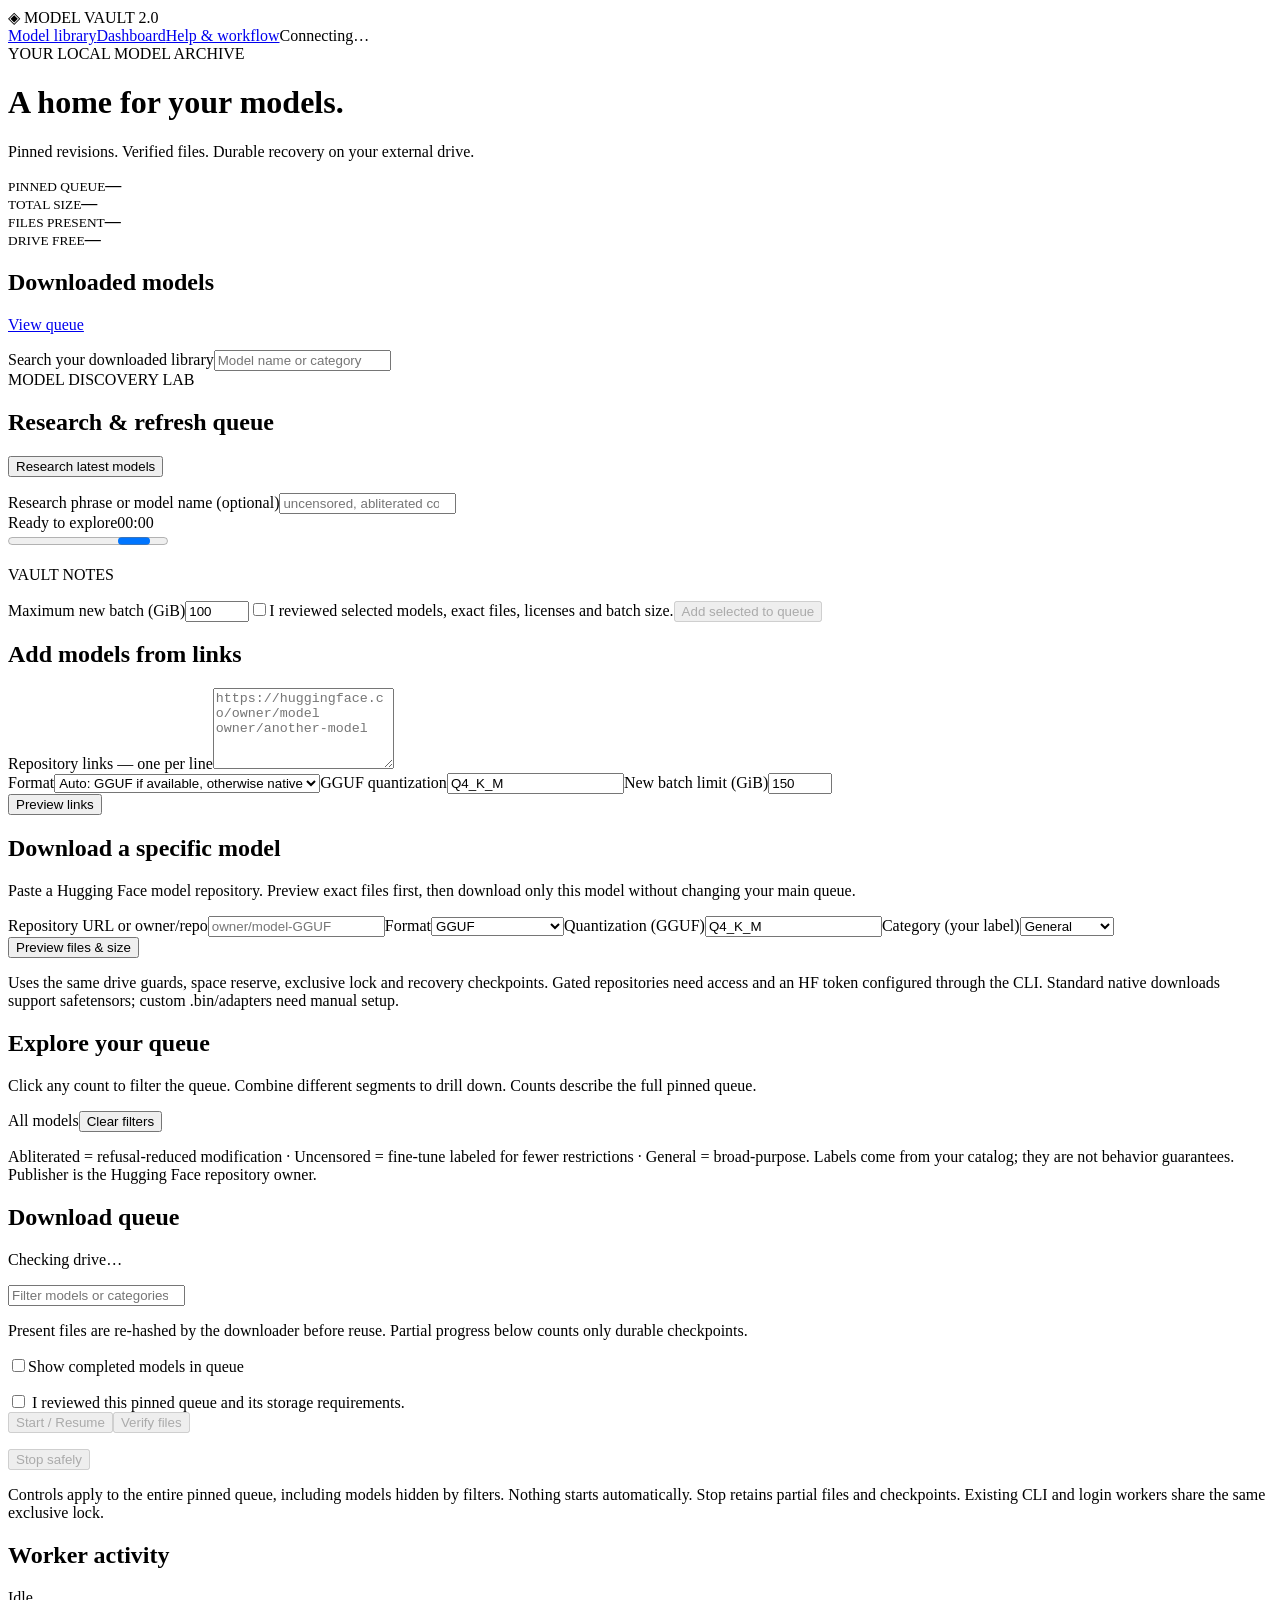
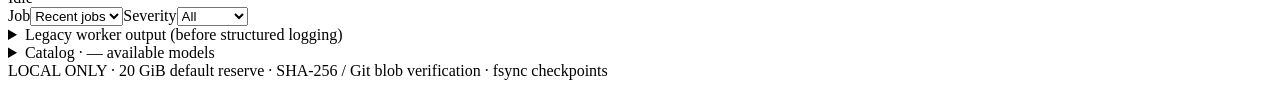
==== commit ae6c598a: "Flag exact duplicates and possible model variants before download" ====
--- a/web/index.html
+++ b/web/index.html
@@ -1,3 +1,3 @@
 <!doctype html>
-<html lang="en"><head><meta charset="utf-8"><meta name="viewport" content="width=device-width,initial-scale=1"><title>Model Vault 2.0</title><link rel="stylesheet" href="/style.css"><script src="/language.js" defer></script><script src="/app.js" defer></script><script src="/specific.js" defer></script><script src="/activity.js" defer></script><script src="/library.js" defer></script><script src="/research.js" defer></script><script src="/batch.js" defer></script><script src="/sections.js" defer></script></head>
+<html lang="en"><head><meta charset="utf-8"><meta name="viewport" content="width=device-width,initial-scale=1"><title>Model Vault 2.0</title><link rel="stylesheet" href="/style.css"><script src="/language.js" defer></script><script src="/matches.js" defer></script><script src="/app.js" defer></script><script src="/specific.js" defer></script><script src="/activity.js" defer></script><script src="/library.js" defer></script><script src="/research.js" defer></script><script src="/batch.js" defer></script><script src="/sections.js" defer></script></head>
 <body data-english-title="Model Vault 2.0"><header><div class="brand">◈ MODEL VAULT <span>2.0</span></div><nav aria-label="Main navigation"><a href="/#modelLibrary"><span data-translate="text">Model library</span></a><a href="/" aria-current="page"><span data-translate="text">Dashboard</span></a><a href="/help"><span data-translate="text">Help & workflow</span></a><span id="connection"><span data-translate="text">Connecting…</span></span></nav></header><main><div class="eyebrow"><span data-translate="text">YOUR LOCAL MODEL ARCHIVE</span></div><h1><span data-translate="text">A home for your models.</span></h1><p class="subtitle"><span data-translate="text">Pinned revisions. Verified files. Durable recovery on your external drive.</span></p><div id="notice" role="status"></div><section class="stats" aria-label="Vault overview"><article><small><span data-translate="text">PINNED QUEUE</span></small><strong id="models">—</strong></article><article><small><span data-translate="text">TOTAL SIZE</span></small><strong id="size">—</strong></article><article><small><span data-translate="text">FILES PRESENT</span></small><strong id="present">—</strong></article><article><small><span data-translate="text">DRIVE FREE</span></small><strong id="free">—</strong></article></section><section class="panel" id="modelLibrary"><div class="section-head"><h2 id="libraryTitle">Downloaded models</h2><a href="#downloadQueue" id="queueLink">View queue</a></div><div id="completionSummary" class="completion-summary"></div><p id="libraryNote" class="hint"></p><label class="library-search"><span id="librarySearchLabel">Search your downloaded library</span><input id="librarySearch" type="search" placeholder="Model name or category"></label><div id="libraryItems"></div></section><section class="panel" id="researchPanel"><div class="research-eyebrow">MODEL DISCOVERY LAB</div><div class="section-head"><h2 id="researchTitle">Research & refresh queue</h2><button id="researchStart">Research latest models</button></div><p id="researchIntro" class="hint"></p><label class="library-search"><span id="researchQueryLabel">Research phrase or model name (optional)</span><input id="researchQuery" type="search" maxlength="300" placeholder="uncensored, abliterated coding models, Qwen"></label><div class="research-live" id="researchLive"><div class="research-live-head"><span id="researchStage">Ready to explore</span><span id="researchElapsed">00:00</span></div><progress id="researchProgress" aria-label="Research progress"></progress><div class="research-metrics"><span id="researchCounter"></span><span id="researchMode"></span></div><div id="researchSteps" class="research-steps"></div><p id="researchActivity" class="research-activity"></p><div class="research-tip"><span id="researchTipLabel">VAULT NOTES</span><p id="researchTip"></p></div></div><p id="researchStatus" role="status"></p><div id="researchCandidates"></div><div class="research-controls"><label><span id="budgetLabel">Maximum new batch (GiB)</span><input id="researchBudget" type="number" min="1" max="6000" value="100"></label><label><input id="researchReview" type="checkbox"><span id="researchReviewText">I reviewed selected models, exact files, licenses and batch size.</span></label><button id="researchEnqueue" disabled>Add selected to queue</button></div></section><section class="panel" id="batchPanel"><h2 id="batchTitle">Add models from links</h2><p id="batchIntro" class="hint"></p><form id="batchForm"><label class="library-search"><span id="batchLinksLabel">Repository links — one per line</span><textarea id="batchLinks" rows="5" maxlength="3500" required placeholder="https://huggingface.co/owner/model&#10;owner/another-model"></textarea></label><div class="specific-fields"><label><span id="batchFormatLabel">Format</span><select id="batchFormat"><option value="auto">Auto: GGUF if available, otherwise native</option><option value="gguf">GGUF</option><option value="native">Native safetensors</option></select></label><label><span>GGUF quantization</span><input id="batchQuant" value="Q4_K_M" required></label><label><span id="batchBudgetLabel">New batch limit (GiB)</span><input id="batchBudget" type="number" min="1" max="6000" value="150" required></label></div><button type="submit" id="batchPreview">Preview links</button></form><p id="batchMessage" role="status"></p><div id="batchResults"></div><div id="batchConfirmation" hidden><p id="batchTotal"></p><label><input id="batchReview" type="checkbox"><span id="batchReviewText">I reviewed selected models, exact files, formats, licenses and sizes.</span></label><p><button id="batchAdd" disabled>Add selected to queue</button></p></div></section><section class="panel" id="specific"><h2 data-specific="title">Download a specific model</h2><p class="hint" data-specific="intro">Paste a Hugging Face model repository. Preview exact files first, then download only this model without changing your main queue.</p><form id="specificForm"><div class="specific-fields"><label><span data-specific="repo">Repository URL or owner/repo</span><input id="specificRepo" required placeholder="owner/model-GGUF" autocomplete="off"></label><label><span data-specific="format">Format</span><select id="specificFormat"><option value="gguf">GGUF</option><option value="native">Native safetensors</option></select></label><label><span data-specific="quant">Quantization (GGUF)</span><input id="specificQuant" value="Q4_K_M" required></label><label><span data-specific="category">Category (your label)</span><select id="specificCategory"><option>General</option><option>Abliterated</option><option>Uncensored</option><option>Coding</option><option>Reasoning</option><option>Vision</option><option>Embedding</option><option>Reranking</option><option>Speech</option></select></label></div><button id="specificPreview" type="submit" data-specific="preview">Preview files & size</button></form><p id="specificMessage" role="status"></p><div id="specificResult" hidden></div><div id="specificConfirm" hidden><label><input type="checkbox" id="specificReview"><span data-specific="review">I reviewed these exact files, license, revision and storage requirements.</span></label><p><button id="specificStart" disabled data-specific="start">Download only this model</button></p></div><p class="hint" data-specific="note">Uses the same drive guards, space reserve, exclusive lock and recovery checkpoints. Gated repositories need access and an HF token configured through the CLI. Standard native downloads support safetensors; custom .bin/adapters need manual setup.</p></section><section class="panel" aria-label="Queue segmentation"><h2><span data-translate="text">Explore your queue</span></h2><p class="hint"><span data-translate="text">Click any count to filter the queue. Combine different segments to drill down. Counts describe the full pinned queue.</span></p><div id="segments"></div><div class="filter-bar"><span id="filterSummary"><span data-translate="text">All models</span></span><button id="clearFilters" class="secondary"><span data-translate="text">Clear filters</span></button></div><p class="hint"><span data-translate="text">Abliterated = refusal-reduced modification · Uncensored = fine-tune labeled for fewer restrictions · General = broad-purpose. Labels come from your catalog; they are not behavior guarantees. Publisher is the Hugging Face repository owner.</span></p></section><section class="panel"><div class="section-head"><div><h2 id="downloadQueue"><span data-translate="text">Download queue</span></h2><p id="drive">Checking drive…</p></div><input type="search" id="search" placeholder="Filter models or categories" data-en-placeholder="Filter models or categories" aria-label="Filter queue" data-en-label="Filter queue"></div><p class="hint"><span data-translate="text">Present files are re-hashed by the downloader before reuse. Partial progress below counts only durable checkpoints.</span></p><label class="queue-completed-toggle"><input type="checkbox" id="showCompleted"><span id="showCompletedLabel">Show completed models in queue</span></label><p id="queueCount" role="status"></p><div id="queue"></div><div class="controls"><label><input type="checkbox" id="review"><span data-translate="text"> I reviewed this pinned queue and its storage requirements.</span></label><div><button id="start" disabled><span data-translate="text">Start / Resume</span></button><button id="verify" class="secondary" disabled><span data-translate="text">Verify files</span></button><p id="verifyReason" class="hint"></p><button id="stop" class="secondary" disabled><span data-translate="text">Stop safely</span></button></div></div><p class="hint"><span data-translate="text">Controls apply to the entire pinned queue, including models hidden by filters. Nothing starts automatically. Stop retains partial files and checkpoints. Existing CLI and login workers share the same exclusive lock.</span></p></section><section class="panel"><div class="section-head"><h2><span data-translate="text">Worker activity</span></h2><span id="worker"><span data-translate="text">Idle</span></span></div><div id="queueHealth" role="status"></div><div class="activity-tools"><label><span id="jobLabel">Job</span><select id="jobSelect"><option value="">Recent jobs</option></select></label><label><span id="levelLabel">Severity</span><select id="logLevel"><option value="ALL">All</option><option value="INFO">INFO</option><option value="WARN">WARN</option><option value="ERROR">ERROR</option></select></label></div><div id="jobDetails"></div><div id="structuredLogs" class="structured-logs" aria-label="Structured job activity"></div><details><summary id="legacyLogTitle">Legacy worker output (before structured logging)</summary><pre id="log"><span data-translate="text">No dashboard worker has run.</span></pre></details></section><details class="panel"><summary><span data-translate="text">Catalog · </span><span id="catalogCount">—</span><span data-translate="text"> available models</span></summary><p class="hint"><span data-translate="text">Catalog changes and fresh planning use the existing CLI. Your current pinned queue stays unchanged.</span></p><div id="catalog"></div></details><footer><span data-translate="text">LOCAL ONLY · 20 GiB default reserve · SHA-256 / Git blob verification · fsync checkpoints</span></footer></main></body></html>
